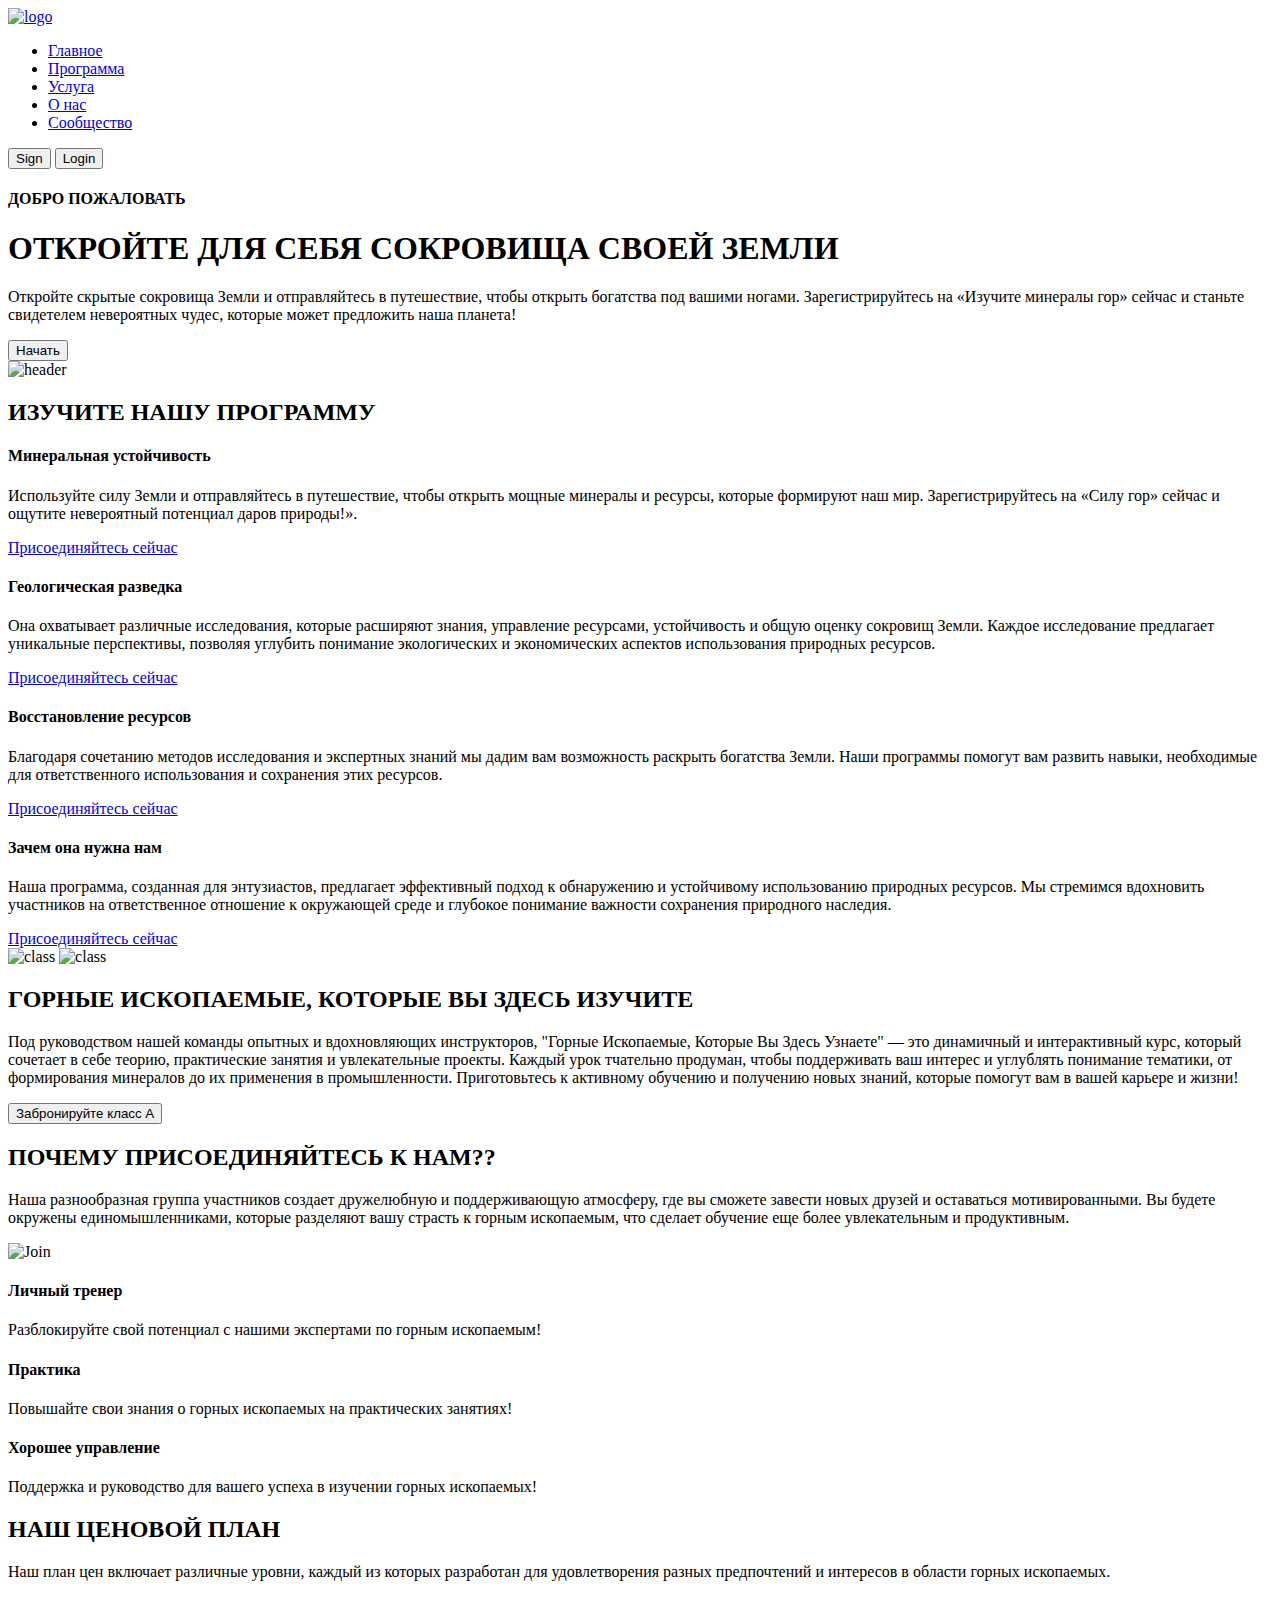
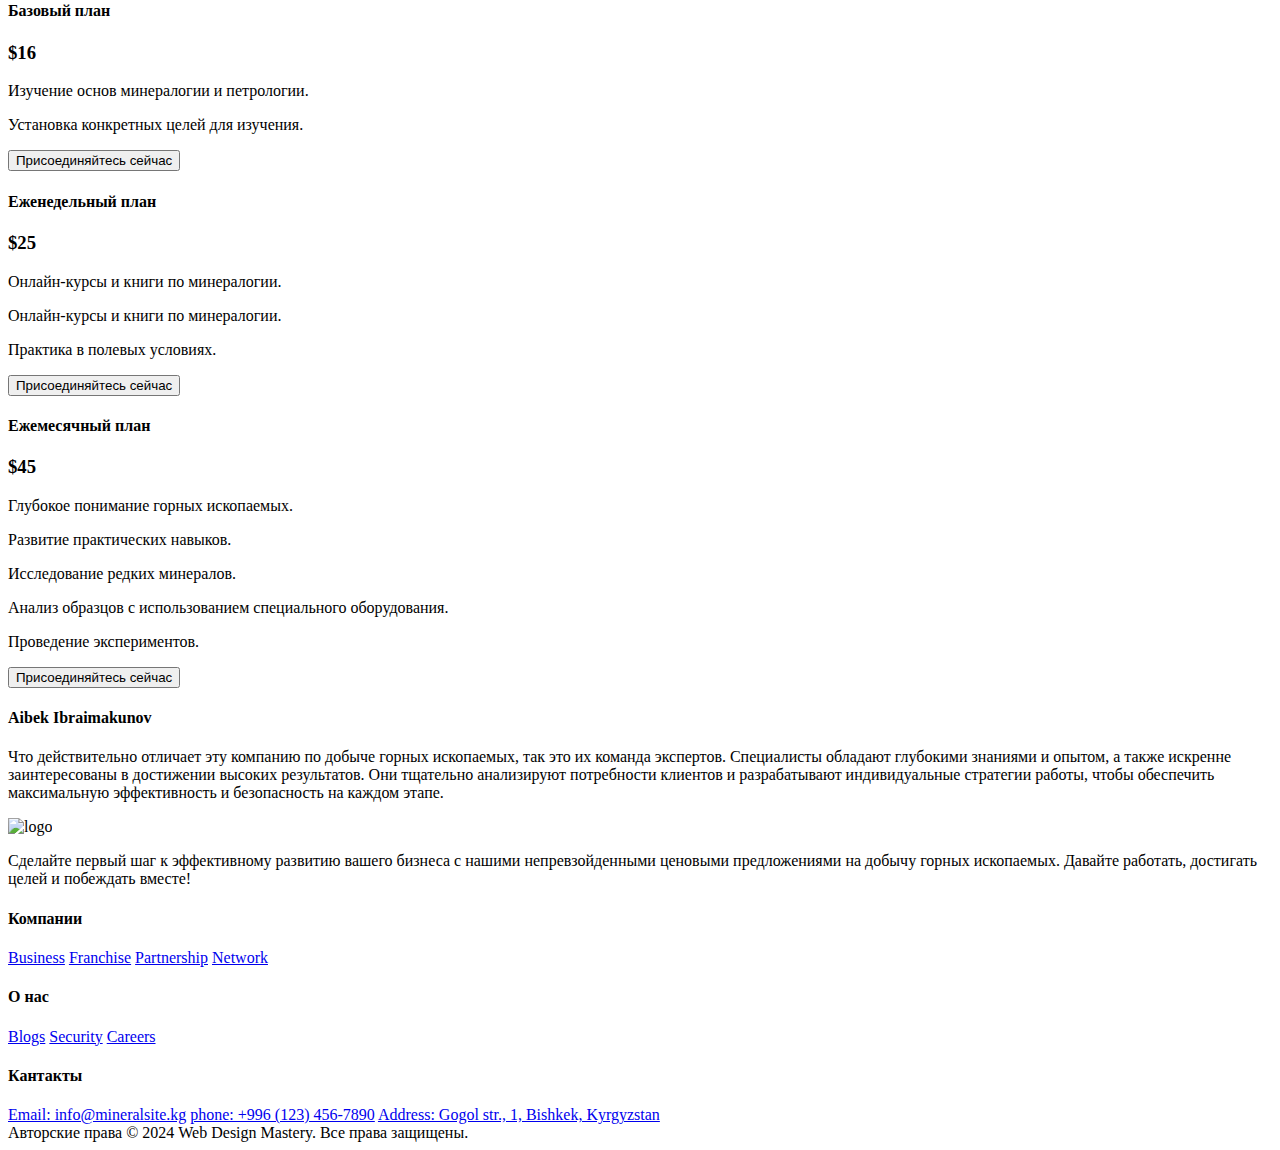
==== index.html @ 144ec309 "Update index.html" ====
<!DOCTYPE html>
<html lang="en">
  <head>
    <meta charset="UTF-8" />
    <meta name="viewport" content="width=device-width, initial-scale=1.0" />
    <link
      href="https://cdn.jsdelivr.net/npm/remixicon@3.4.0/fonts/remixicon.css"
      rel="stylesheet"
    />
    <link rel="stylesheet" href="styles.css" />
    <link rel='stylesheet' href='https://unpkg.com/boxicons@2.1.4/css/boxicons.min.css'>
    <title>Rock Fossils | Fossils</title>
  </head>
  <body>
    <nav id='parent-block' class="parent">
      <div class="nav__logo">
        <a href="#"><img src="logo.png" alt="logo" /></a>
      </div>
      <ul class="nav__links">
        <li class="link"><a href="#">Главное</a></li>
        <li class="link"><a href="#">Программа</a></li>
        <li class="link"><a href="#">Услуга</a></li>
        <li class="link"><a href="#">О нас</a></li>
        <li class="link"><a href="#">Сообщество</a></li>
      </ul>
      <button id="sign" class="btn">Sign</button>
      <button id="login" class="btn">Login</button>
      <div id="modal" class="modal-main">
        
      </div>

    </nav>
   
    <header class="section__container header__container">
      <div class="header__content">
        <span class="bg__blur"></span>
        <span class="bg__blur header__blur"></span>
        <h4>ДОБРО ПОЖАЛОВАТЬ</h4>
        <h1><span>ОТКРОЙТЕ</span> ДЛЯ СЕБЯ СОКРОВИЩА СВОЕЙ ЗЕМЛИ</h1>
        <p>
          Откройте скрытые сокровища Земли и отправляйтесь в путешествие, чтобы открыть богатства под вашими ногами. Зарегистрируйтесь на «Изучите минералы гор» сейчас и станьте свидетелем невероятных чудес, которые может предложить наша планета!
        </p>
        <button class="btn">Начать</button>
      </div>
      <div class="header__image">
        <img src="header.png" alt="header" />
      </div>
    </header>

    <section class="section__container explore__container">
      <div class="explore__header">
        <h2 class="section__header">ИЗУЧИТЕ НАШУ ПРОГРАММУ</h2>
      </div>
      <div class="explore__grid">
        <div class="explore__card">
          <span><i class="ri-boxing-fill"></i></span>
          <h4>Минеральная устойчивость</h4>
          <p>
            Используйте силу Земли и отправляйтесь в путешествие, чтобы открыть мощные минералы и ресурсы, которые формируют наш мир. Зарегистрируйтесь на «Силу гор» сейчас и ощутите невероятный потенциал даров природы!».
          </p>
          <a href="#">Присоединяйтесь сейчас  <i class="ri-arrow-right-line"></i></a>
        </div>
        <div class="explore__card">
          <span><i class="ri-heart-pulse-fill"></i></span>
          <h4>Геологическая разведка</h4>
          <p>
            Она охватывает различные исследования, которые расширяют знания, управление ресурсами, устойчивость и общую оценку сокровищ Земли. Каждое исследование предлагает уникальные перспективы, позволяя углубить понимание экологических и экономических аспектов использования природных ресурсов.
          </p>
          <a href="#">Присоединяйтесь сейчас <i class="ri-arrow-right-line"></i></a>
        </div>
        <div class="explore__card">
          <span><i class="ri-device-recover-line"></i></span>
          <h4>Восстановление ресурсов</h4>
          <p>
            Благодаря сочетанию методов исследования и экспертных знаний мы дадим вам возможность раскрыть богатства Земли. Наши программы помогут вам развить навыки, необходимые для ответственного использования и сохранения этих ресурсов.
          </p>
          <a href="#">Присоединяйтесь сейчас  <i class="ri-arrow-right-line"></i></a>
        </div>
        <div class="explore__card">
          <span><i class="ri-shopping-bag-3-line"></i></span>
          <h4>Зачем она нужна нам</h4>
          <p>
            Наша программа, созданная для энтузиастов, предлагает эффективный подход к обнаружению и устойчивому использованию природных ресурсов. Мы стремимся вдохновить участников на ответственное отношение к окружающей среде и глубокое понимание важности сохранения природного наследия.
          </p>
          <a href="#">Присоединяйтесь сейчас <i class="ri-arrow-right-line"></i></a>
        </div>
      </div>
    </section>

    <section class="section__container class__container">
      <div class="class__image">
        <span class="bg__blur"></span>
        <img src="class-1.jpg" alt="class" class="class__img-1" />
        <img src="class-2.jpg" alt="class" class="class__img-2" />
      </div>
      <div class="class__content">
        <h2 class="section__header">ГОРНЫЕ ИСКОПАЕМЫЕ, КОТОРЫЕ ВЫ ЗДЕСЬ ИЗУЧИТЕ</h2>
        <p>
          Под руководством нашей команды опытных и вдохновляющих инструкторов, "Горные Ископаемые, Которые Вы Здесь Узнаете" — это динамичный и интерактивный курс, который сочетает в себе теорию, практические занятия и увлекательные проекты. Каждый урок тчательно продуман, чтобы поддерживать ваш интерес и углублять понимание тематики, от формирования минералов до их применения в промышленности. Приготовьтесь к активному обучению и получению новых знаний, которые помогут вам в вашей карьере и жизни!
        </p>
        <button class="btn">Забронируйте класс A</button>
      </div>
    </section>

    <section class="section__container join__container">
      <h2 class="section__header">ПОЧЕМУ ПРИСОЕДИНЯЙТЕСЬ К НАМ??</h2>
      <p class="section__subheader">
        Наша  разнообразная группа участников создает дружелюбную и поддерживающую атмосферу, где вы сможете завести новых друзей и оставаться мотивированными. Вы будете окружены единомышленниками, которые разделяют вашу страсть к горным ископаемым, что сделает обучение еще более увлекательным и продуктивным.
      </p>
      <div class="join__image">
        <img src="join.jpg" alt="Join" />
        <div class="join__grid">
          <div class="join__card">
            <span><i class="ri-user-star-fill"></i></span>
            <div class="join__card__content">
              <h4>Личный тренер</h4>
              <p>Разблокируйте свой потенциал с нашими экспертами по горным ископаемым!</p>
            </div>
          </div>
          <div class="join__card">
            <span><i class="ri-book-3-line"></i></span>
            <div class="join__card__content">
              <h4>Практика</h4>
              <p>Повышайте свои знания о горных ископаемых на практических занятиях!</p>
            </div>
          </div>
          <div class="join__card">
            <span><i class="ri-building-2-line"></i></span>
            <div class="join__card__content">
              <h4>Хорошее управление</h4>
              <p>Поддержка и руководство для вашего успеха в изучении горных ископаемых!</p>
            </div>
          </div>
        </div>
      </div>
    </section>

    <section class="section__container price__container">
      <h2 class="section__header">НАШ ЦЕНОВОЙ ПЛАН</h2>
      <p class="section__subheader">
        Наш план цен включает различные уровни, каждый из которых разработан для удовлетворения разных предпочтений и интересов в области горных ископаемых.
      </p>
      <div class="price__grid">
        <div class="price__card">
          <div class="price__card__content">
            <h4>Базовый план</h4>
            <h3>$16</h3>
            <p>
              <i class="ri-checkbox-circle-line"></i>
              Изучение основ минералогии и петрологии.
            </p>
            <p>
              <i class="ri-checkbox-circle-line"></i>
              Установка конкретных целей для изучения.
            </p>
          </div>
          <button class="btn price__btn">Присоединяйтесь сейчас </button>
        </div>
        <div class="price__card">
          <div class="price__card__content">
            <h4>Еженедельный план</h4>
            <h3>$25</h3>
            <p>
              <i class="ri-checkbox-circle-line"></i>
              Онлайн-курсы и книги по минералогии.

            </p>
            <p>
              <i class="ri-checkbox-circle-line"></i>
              Онлайн-курсы и книги по минералогии.

            </p>
            <p>
              <i class="ri-checkbox-circle-line"></i>
              Практика в полевых условиях.
            </p>
          </div>
          <button class="btn price__btn">Присоединяйтесь сейчас </button>
        </div>
        <div class="price__card">
          <div class="price__card__content">
            <h4>Ежемесячный план</h4>
            <h3>$45</h3>
            <p>
              <i class="ri-checkbox-circle-line"></i>
              Глубокое понимание горных ископаемых.
            </p>
            <p>
              <i class="ri-checkbox-circle-line"></i>
              Развитие практических навыков.
            </p>
            <p>
              <i class="ri-checkbox-circle-line"></i>
              Исследование редких минералов.
            </p>
            <p>
              <i class="ri-checkbox-circle-line"></i>
              Анализ образцов с использованием специального оборудования.
            </p>
            <p>
              <i class="ri-checkbox-circle-line"></i>
              Проведение экспериментов.
            </p>
          </div>
          <button class="btn price__btn">Присоединяйтесь сейчас </button>
        </div>
      </div>
    </section>

    <section class="review">
      <div class="section__container review__container">
        <span><i class="ri-double-quotes-r"></i></span>
        <div class="review__content">
          <h4>Aibek Ibraimakunov</h4>
          <p>
            Что действительно отличает эту компанию по добыче горных ископаемых, так это их команда экспертов. Специалисты обладают глубокими знаниями и опытом, а также искренне заинтересованы в достижении высоких результатов. Они тщательно анализируют потребности клиентов и разрабатывают индивидуальные стратегии работы, чтобы обеспечить максимальную эффективность и безопасность на каждом этапе.
          </p>
          <div class="review__rating">
            <span><i class="ri-star-fill"></i></span>
            <span><i class="ri-star-fill"></i></span>
            <span><i class="ri-star-fill"></i></span>
            <span><i class="ri-star-fill"></i></span>
            <span><i class="ri-star-half-fill"></i></span>
          </div>
          </div>
        </div>
      </div>
    </section>

    <footer class="section__container footer__container">
      <span class="bg__blur"></span>
      <span class="bg__blur footer__blur"></span>
      <div class="footer__col">
        <div class="footer__logo"><img src="logo.png" alt="logo" /></div>
        <p>
          Сделайте первый шаг к эффективному развитию вашего бизнеса с нашими непревзойденными ценовыми предложениями на добычу горных ископаемых. Давайте работать, достигать целей и побеждать вместе!
        </p>
        <div class="footer__socials">
          <a href="#"><i class="ri-facebook-fill"></i></a>
          <a href="#"><i class="ri-instagram-line"></i></a>
          <a href="#"><i class="ri-twitter-fill"></i></a>
        </div>
      </div>
      <div class="footer__col">
        <h4>Компании</h4>
        <a href="#">Business</a>
        <a href="#">Franchise</a>
        <a href="#">Partnership</a>
        <a href="#">Network</a>
      </div>
      <div class="footer__col">
        <h4>О нас</h4>
        <a href="#">Blogs</a>
        <a href="#">Security</a>
        <a href="#">Careers</a>
      </div>
      <div class="footer__col">
        <h4>Кантакты</h4>
        <a href="#">Email: info@mineralsite.kg</a>
        <a href="#">phone: +996 (123) 456-7890</a>
        <a href="#">Address: Gogol str., 1, Bishkek, Kyrgyzstan</a>
        <div>
      </div>
    </footer>
    <div class="footer__bar">
      Авторские права © 2024 Web Design Mastery. Все права защищены.
    </div>
    <script src="./script.js"></script>
  </body>
</html>
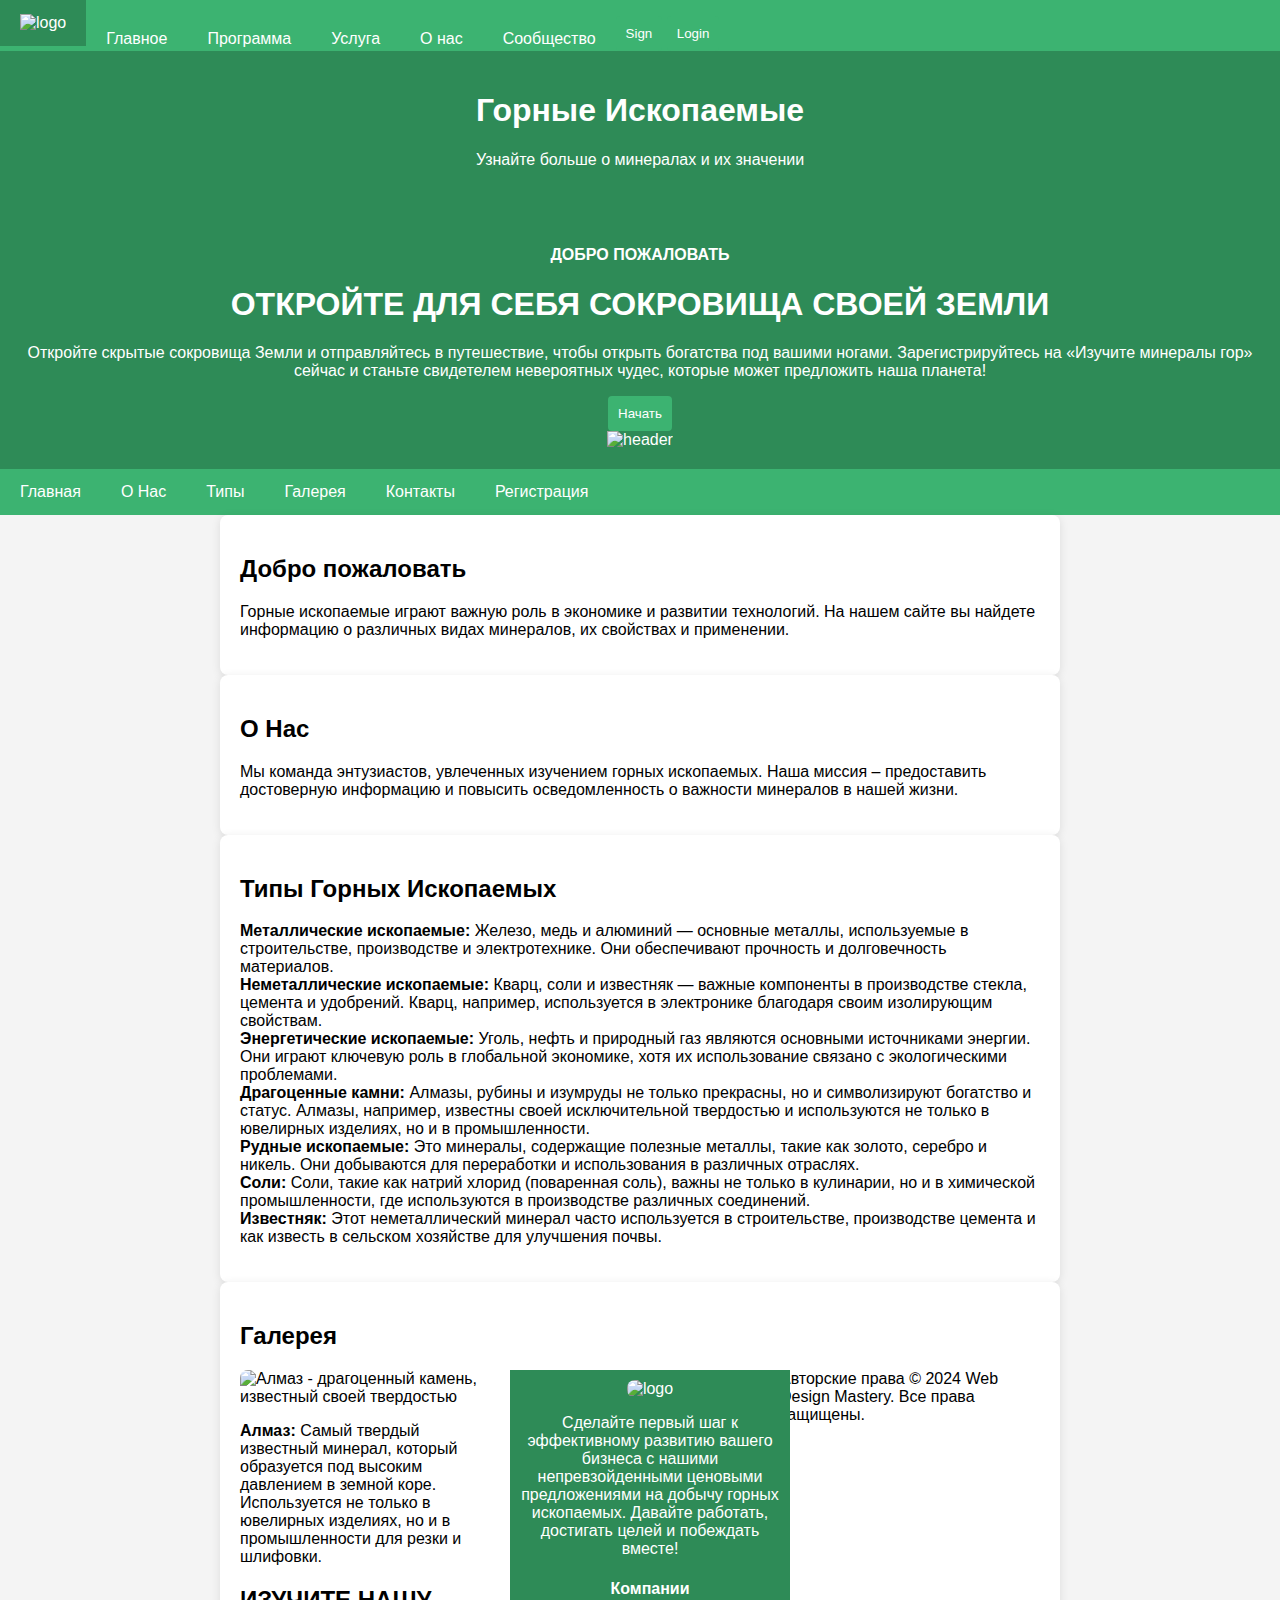
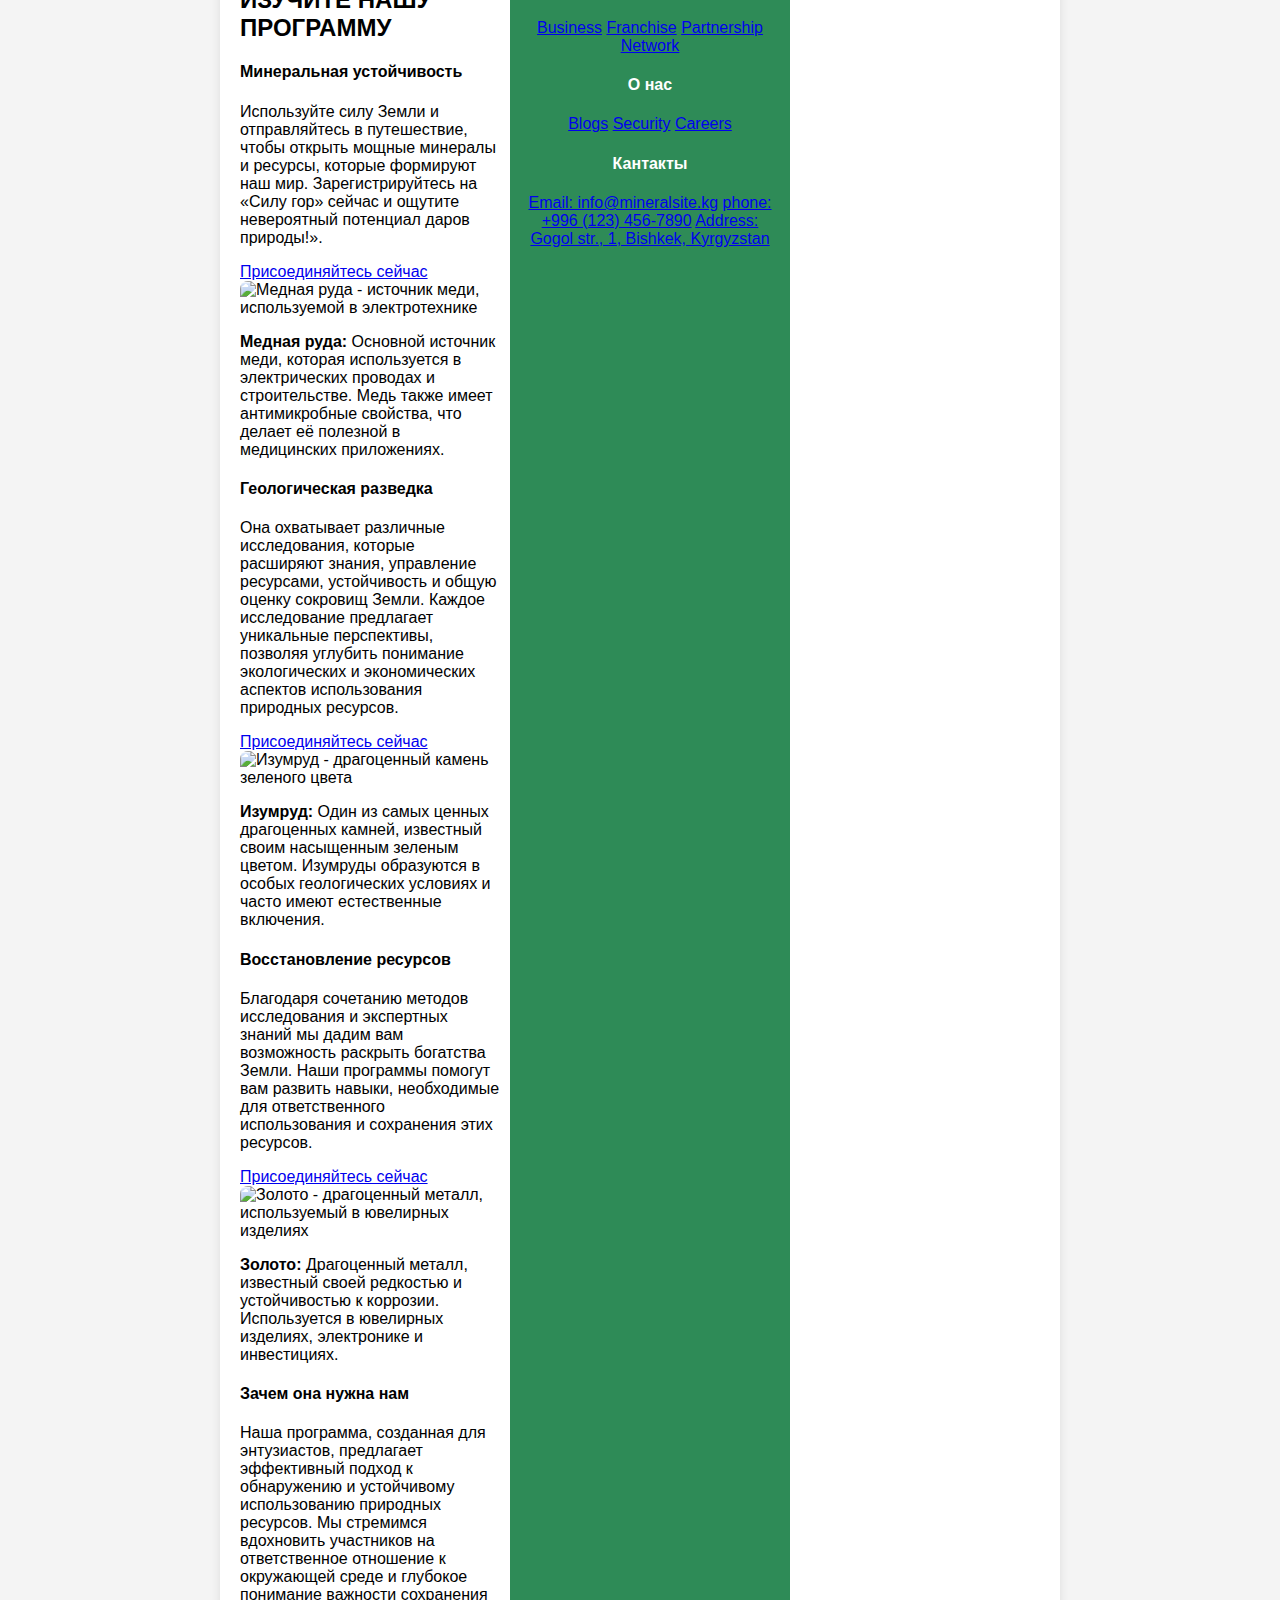
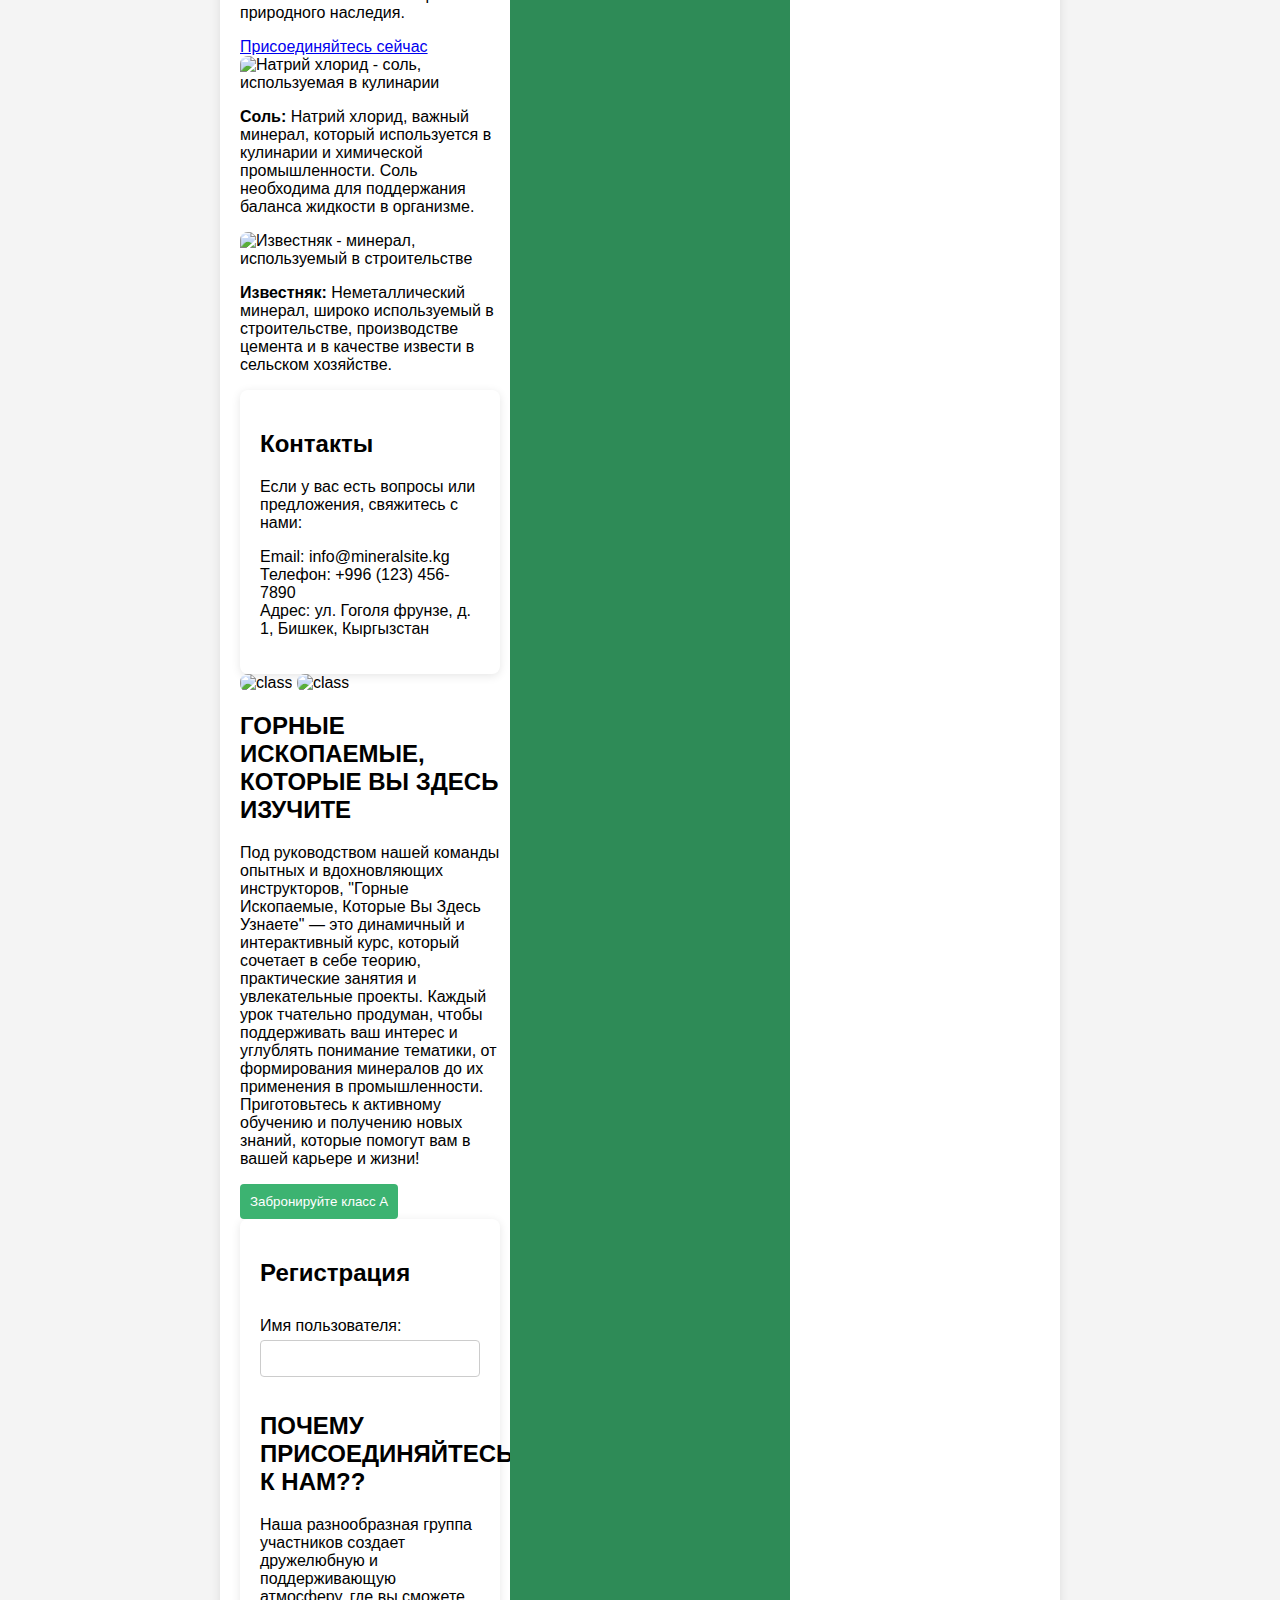
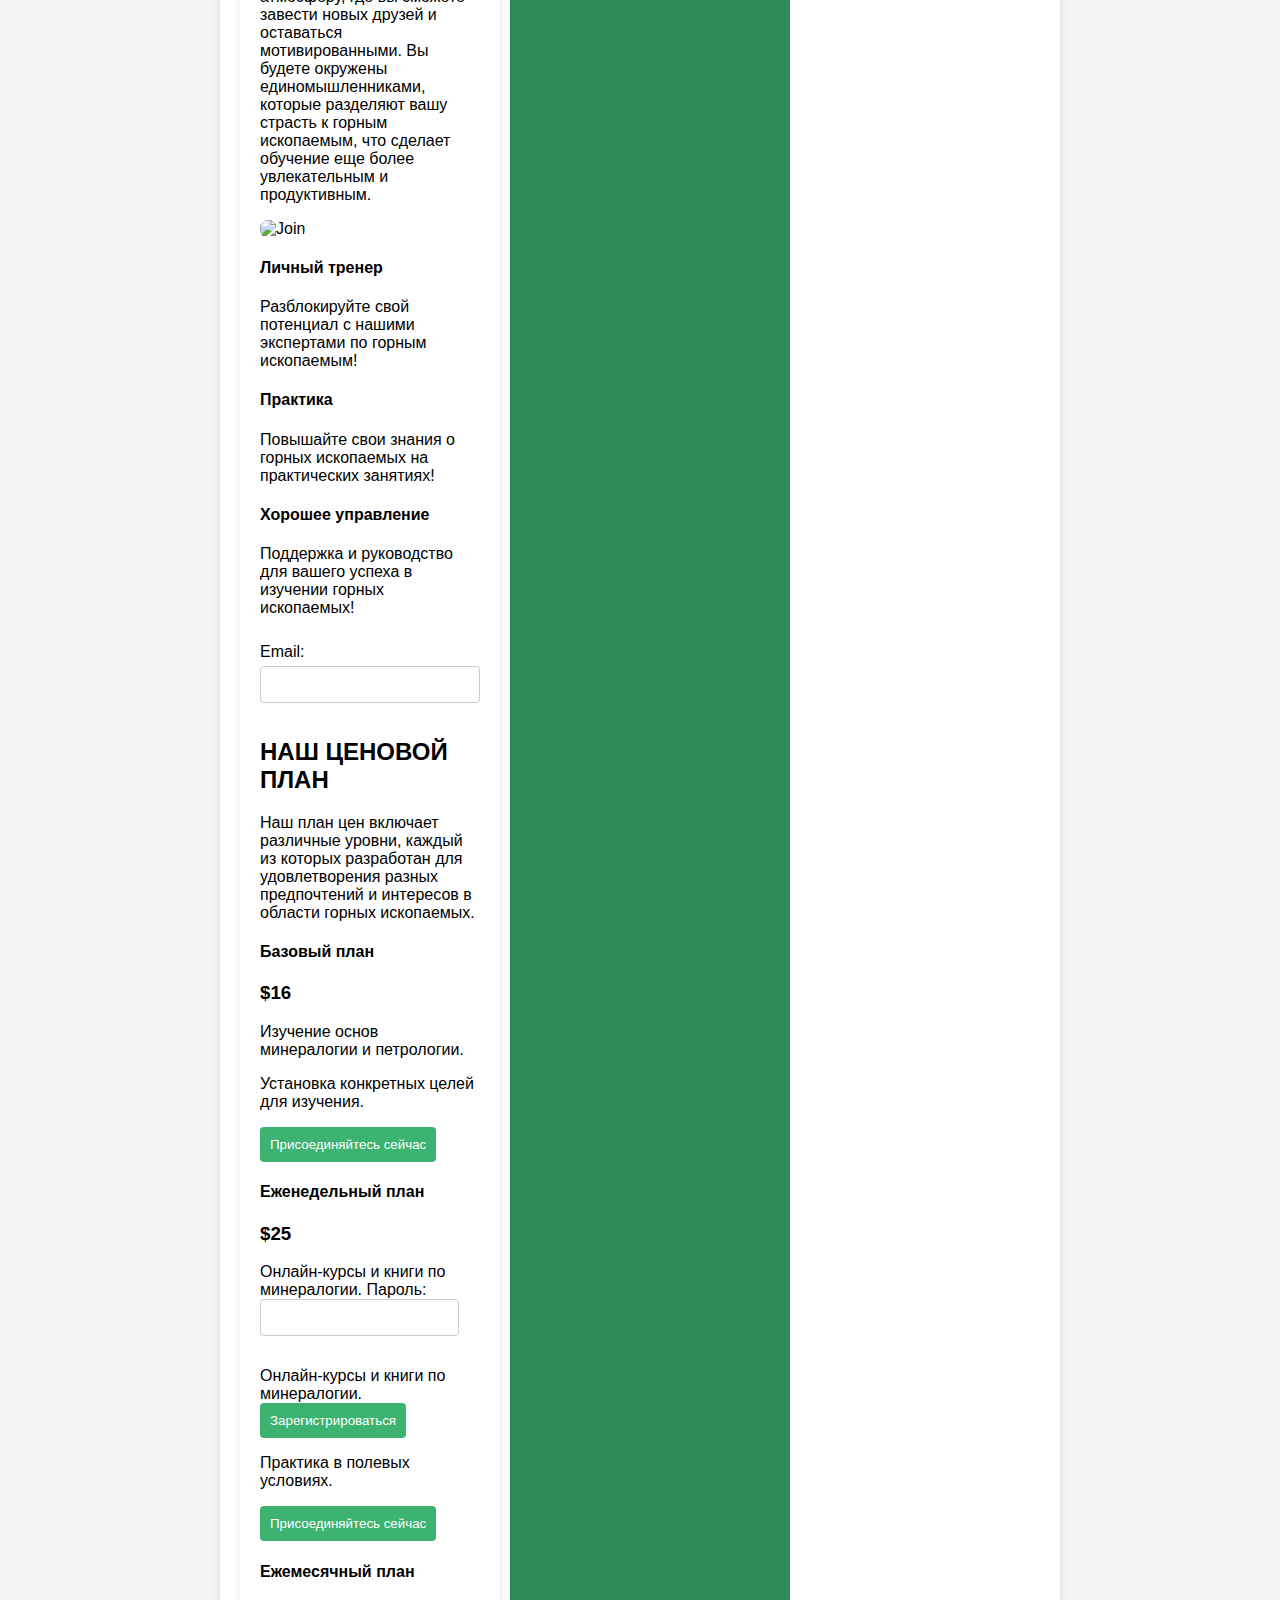
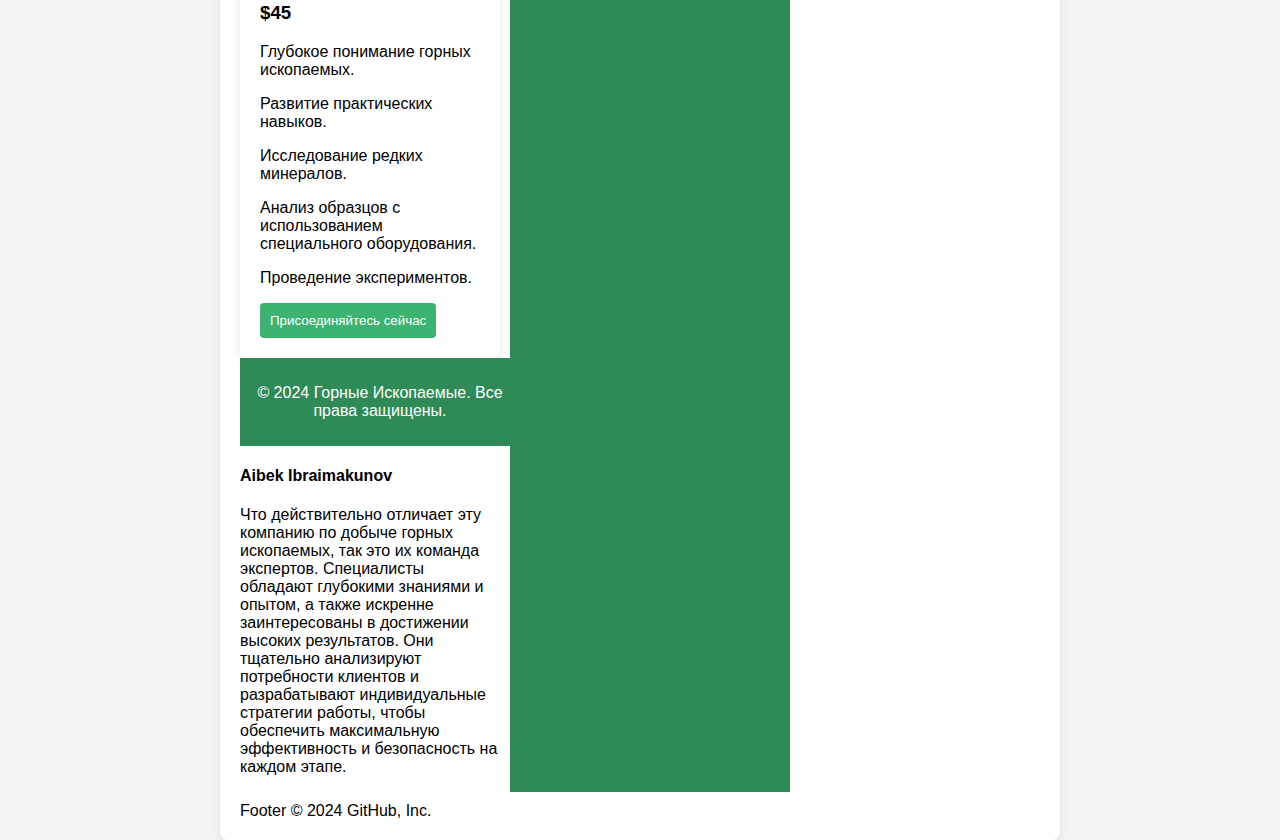
==== commit 402e71dd: "index.html" ====
--- a/index.html
+++ b/index.html
@@ -1,4 +1,98 @@
 <!DOCTYPE html>
+<html lang="ru">
+<head>
+    <meta charset="UTF-8">
+    <meta name="viewport" content="width=device-width, initial-scale=1.0">
+    <title>Горные Ископаемые</title>
+    <meta name="description" content="Изучите горные ископаемые, их виды, свойства и значение в нашей жизни.">
+    <style>
+        body {
+            font-family: Arial, sans-serif;
+            margin: 0;
+            padding: 0;
+            background-color: #f4f4f4;
+        }
+        header {
+            background-color: #2E8B57;
+            color: white;
+            padding: 20px;
+            text-align: center;
+        }
+        nav {
+            background-color: #3CB371;
+            overflow: hidden;
+        }
+        nav a {
+            float: left;
+            display: block;
+            color: white;
+            text-align: center;
+            padding: 14px 20px;
+            text-decoration: none;
+        }
+        nav a:hover {
+            background-color: #2E8B57;
+        }
+        .container {
+            padding: 20px;
+            max-width: 800px;
+            margin: auto;
+            background: white;
+            border-radius: 8px;
+            box-shadow: 0 2px 10px rgba(0,0,0,0.1);
+        }
+        footer {
+            background-color: #2E8B57;
+            color: white;
+            text-align: center;
+            padding: 10px;
+            position: relative;
+            bottom: 0;
+            width: 100%;
+        }
+        .gallery img {
+            width: 100%;
+            height: auto;
+            border-radius: 8px;
+        }
+        .gallery {
+            display: grid;
+            grid-template-columns: repeat(auto-fit, minmax(200px, 1fr));
+            gap: 10px;
+        }
+        form {
+            display: flex;
+            flex-direction: column;
+            max-width: 400px;
+            margin: auto;
+        }
+        label {
+            margin: 10px 0 5px;
+        }
+        input {
+            padding: 10px;
+            margin-bottom: 15px;
+            border: 1px solid #ccc;
+            border-radius: 4px;
+        }
+        button {
+            padding: 10px;
+            background-color: #3CB371;
+            color: white;
+            border: none;
+            border-radius: 4px;
+            cursor: pointer;
+        }
+        button:hover {
+            background-color: #2E8B57;
+        }
+        ul {
+            list-style-type: none;
+            padding: 0;
+        }
+    </style>
+</head>
+<body>
 <html lang="en">
   <head>
     <meta charset="UTF-8" />
@@ -26,11 +120,15 @@
       <button id="sign" class="btn">Sign</button>
       <button id="login" class="btn">Login</button>
       <div id="modal" class="modal-main">
-        
-      </div>
-
+
+      </div>
+
+<header>
+    <h1>Горные Ископаемые</h1>
+    <p>Узнайте больше о минералах и их значении</p>
+</header>
     </nav>
-   
+
     <header class="section__container header__container">
       <div class="header__content">
         <span class="bg__blur"></span>
@@ -47,6 +145,65 @@
       </div>
     </header>
 
+<nav>
+    <a href="#home">Главная</a>
+    <a href="#about">О Нас</a>
+    <a href="#types">Типы</a>
+    <a href="#gallery">Галерея</a>
+    <a href="#contact">Контакты</a>
+    <a href="#registration">Регистрация</a>
+</nav>
+
+<div class="container" id="home">
+    <h2>Добро пожаловать</h2>
+    <p>Горные ископаемые играют важную роль в экономике и развитии технологий. На нашем сайте вы найдете информацию о различных видах минералов, их свойствах и применении.</p>
+</div>
+
+<div class="container" id="about">
+    <h2>О Нас</h2>
+    <p>Мы команда энтузиастов, увлеченных изучением горных ископаемых. Наша миссия – предоставить достоверную информацию и повысить осведомленность о важности минералов в нашей жизни.</p>
+</div>
+
+<div class="container" id="types">
+    <h2>Типы Горных Ископаемых</h2>
+    <ul>
+        <li>
+            <strong>Металлические ископаемые:</strong>
+            Железо, медь и алюминий — основные металлы, используемые в строительстве, производстве и электротехнике. Они обеспечивают прочность и долговечность материалов.
+        </li>
+        <li>
+            <strong>Неметаллические ископаемые:</strong>
+            Кварц, соли и известняк — важные компоненты в производстве стекла, цемента и удобрений. Кварц, например, используется в электронике благодаря своим изолирующим свойствам.
+        </li>
+        <li>
+            <strong>Энергетические ископаемые:</strong>
+            Уголь, нефть и природный газ являются основными источниками энергии. Они играют ключевую роль в глобальной экономике, хотя их использование связано с экологическими проблемами.
+        </li>
+        <li>
+            <strong>Драгоценные камни:</strong>
+            Алмазы, рубины и изумруды не только прекрасны, но и символизируют богатство и статус. Алмазы, например, известны своей исключительной твердостью и используются не только в ювелирных изделиях, но и в промышленности.
+        </li>
+        <li>
+            <strong>Рудные ископаемые:</strong>
+            Это минералы, содержащие полезные металлы, такие как золото, серебро и никель. Они добываются для переработки и использования в различных отраслях.
+        </li>
+        <li>
+            <strong>Соли:</strong>
+            Соли, такие как натрий хлорид (поваренная соль), важны не только в кулинарии, но и в химической промышленности, где используются в производстве различных соединений.
+        </li>
+        <li>
+            <strong>Известняк:</strong>
+            Этот неметаллический минерал часто используется в строительстве, производстве цемента и как известь в сельском хозяйстве для улучшения почвы.
+        </li>
+    </ul>
+</div>
+
+<div class="container" id="gallery">
+    <h2>Галерея</h2>
+    <div class="gallery">
+        <div>
+            <img src="https://example.com/image1.jpg" alt="Алмаз - драгоценный камень, известный своей твердостью">
+            <p><strong>Алмаз:</strong> Самый твердый известный минерал, который образуется под высоким давлением в земной коре. Используется не только в ювелирных изделиях, но и в промышленности для резки и шлифовки.</p>
     <section class="section__container explore__container">
       <div class="explore__header">
         <h2 class="section__header">ИЗУЧИТЕ НАШУ ПРОГРАММУ</h2>
@@ -60,6 +217,9 @@
           </p>
           <a href="#">Присоединяйтесь сейчас  <i class="ri-arrow-right-line"></i></a>
         </div>
+        <div>
+            <img src="https://example.com/image2.jpg" alt="Медная руда - источник меди, используемой в электротехнике">
+            <p><strong>Медная руда:</strong> Основной источник меди, которая используется в электрических проводах и строительстве. Медь также имеет антимикробные свойства, что делает её полезной в медицинских приложениях.</p>
         <div class="explore__card">
           <span><i class="ri-heart-pulse-fill"></i></span>
           <h4>Геологическая разведка</h4>
@@ -68,6 +228,9 @@
           </p>
           <a href="#">Присоединяйтесь сейчас <i class="ri-arrow-right-line"></i></a>
         </div>
+        <div>
+            <img src="https://example.com/image3.jpg" alt="Изумруд - драгоценный камень зеленого цвета">
+            <p><strong>Изумруд:</strong> Один из самых ценных драгоценных камней, известный своим насыщенным зеленым цветом. Изумруды образуются в особых геологических условиях и часто имеют естественные включения.</p>
         <div class="explore__card">
           <span><i class="ri-device-recover-line"></i></span>
           <h4>Восстановление ресурсов</h4>
@@ -76,6 +239,9 @@
           </p>
           <a href="#">Присоединяйтесь сейчас  <i class="ri-arrow-right-line"></i></a>
         </div>
+        <div>
+            <img src="https://example.com/image4.jpg" alt="Золото - драгоценный металл, используемый в ювелирных изделиях">
+            <p><strong>Золото:</strong> Драгоценный металл, известный своей редкостью и устойчивостью к коррозии. Используется в ювелирных изделиях, электронике и инвестициях.</p>
         <div class="explore__card">
           <span><i class="ri-shopping-bag-3-line"></i></span>
           <h4>Зачем она нужна нам</h4>
@@ -84,9 +250,28 @@
           </p>
           <a href="#">Присоединяйтесь сейчас <i class="ri-arrow-right-line"></i></a>
         </div>
+        <div>
+            <img src="https://example.com/image5.jpg" alt="Натрий хлорид - соль, используемая в кулинарии">
+            <p><strong>Соль:</strong> Натрий хлорид, важный минерал, который используется в кулинарии и химической промышленности. Соль необходима для поддержания баланса жидкости в организме.</p>
+        </div>
+        <div>
+            <img src="https://example.com/image6.jpg" alt="Известняк - минерал, используемый в строительстве">
+            <p><strong>Известняк:</strong> Неметаллический минерал, широко используемый в строительстве, производстве цемента и в качестве извести в сельском хозяйстве.</p>
+        </div>
+    </div>
+</div>
       </div>
     </section>
 
+<div class="container" id="contact">
+    <h2>Контакты</h2>
+    <p>Если у вас есть вопросы или предложения, свяжитесь с нами:</p>
+    <ul>
+        <li>Email: info@mineralsite.kg</li>
+        <li>Телефон: +996 (123) 456-7890</li>
+        <li>Адрес: ул. Гоголя фрунзе, д. 1, Бишкек, Кыргызстан</li>
+    </ul>
+</div>
     <section class="section__container class__container">
       <div class="class__image">
         <span class="bg__blur"></span>
@@ -102,6 +287,11 @@
       </div>
     </section>
 
+<div class="container" id="registration">
+    <h2>Регистрация</h2>
+    <form action="/register" method="POST">
+        <label for="username">Имя пользователя:</label>
+        <input type="text" id="username" name="username" required>
     <section class="section__container join__container">
       <h2 class="section__header">ПОЧЕМУ ПРИСОЕДИНЯЙТЕСЬ К НАМ??</h2>
       <p class="section__subheader">
@@ -135,6 +325,8 @@
       </div>
     </section>
 
+        <label for="email">Email:</label>
+        <input type="email" id="email" name="email" required>
     <section class="section__container price__container">
       <h2 class="section__header">НАШ ЦЕНОВОЙ ПЛАН</h2>
       <p class="section__subheader">
@@ -164,11 +356,16 @@
               <i class="ri-checkbox-circle-line"></i>
               Онлайн-курсы и книги по минералогии.
 
+        <label for="password">Пароль:</label>
+        <input type="password" id="password" name="password" required>
             </p>
             <p>
               <i class="ri-checkbox-circle-line"></i>
               Онлайн-курсы и книги по минералогии.
 
+        <button type="submit">Зарегистрироваться</button>
+    </form>
+</div>
             </p>
             <p>
               <i class="ri-checkbox-circle-line"></i>
@@ -207,6 +404,9 @@
       </div>
     </section>
 
+<footer>
+    <p>&copy; 2024 Горные Ископаемые. Все права защищены.</p>
+</footer>
     <section class="review">
       <div class="section__container review__container">
         <span><i class="ri-double-quotes-r"></i></span>
@@ -227,6 +427,8 @@
       </div>
     </section>
 
+</body>
+</html>
     <footer class="section__container footer__container">
       <span class="bg__blur"></span>
       <span class="bg__blur footer__blur"></span>
@@ -268,3 +470,5 @@
     <script src="./script.js"></script>
   </body>
 </html>
+Footer
+© 2024 GitHub, Inc.
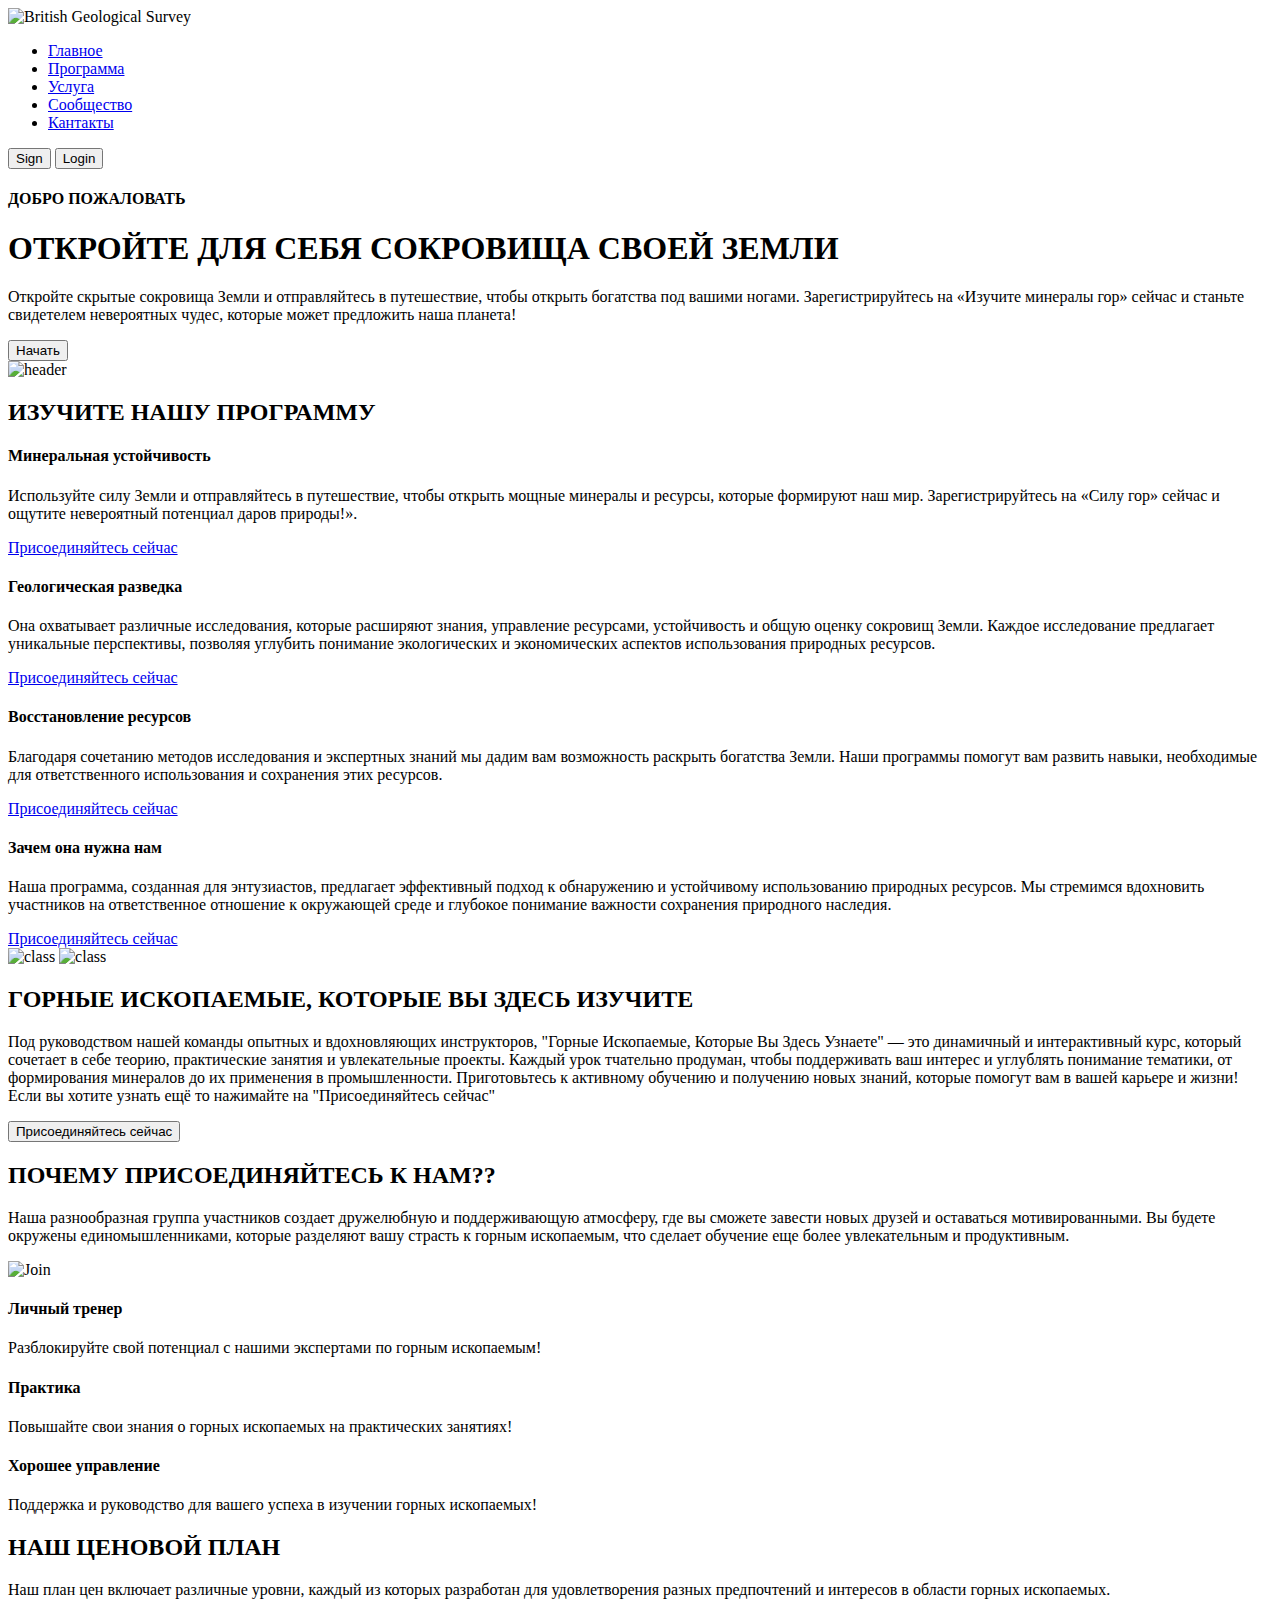
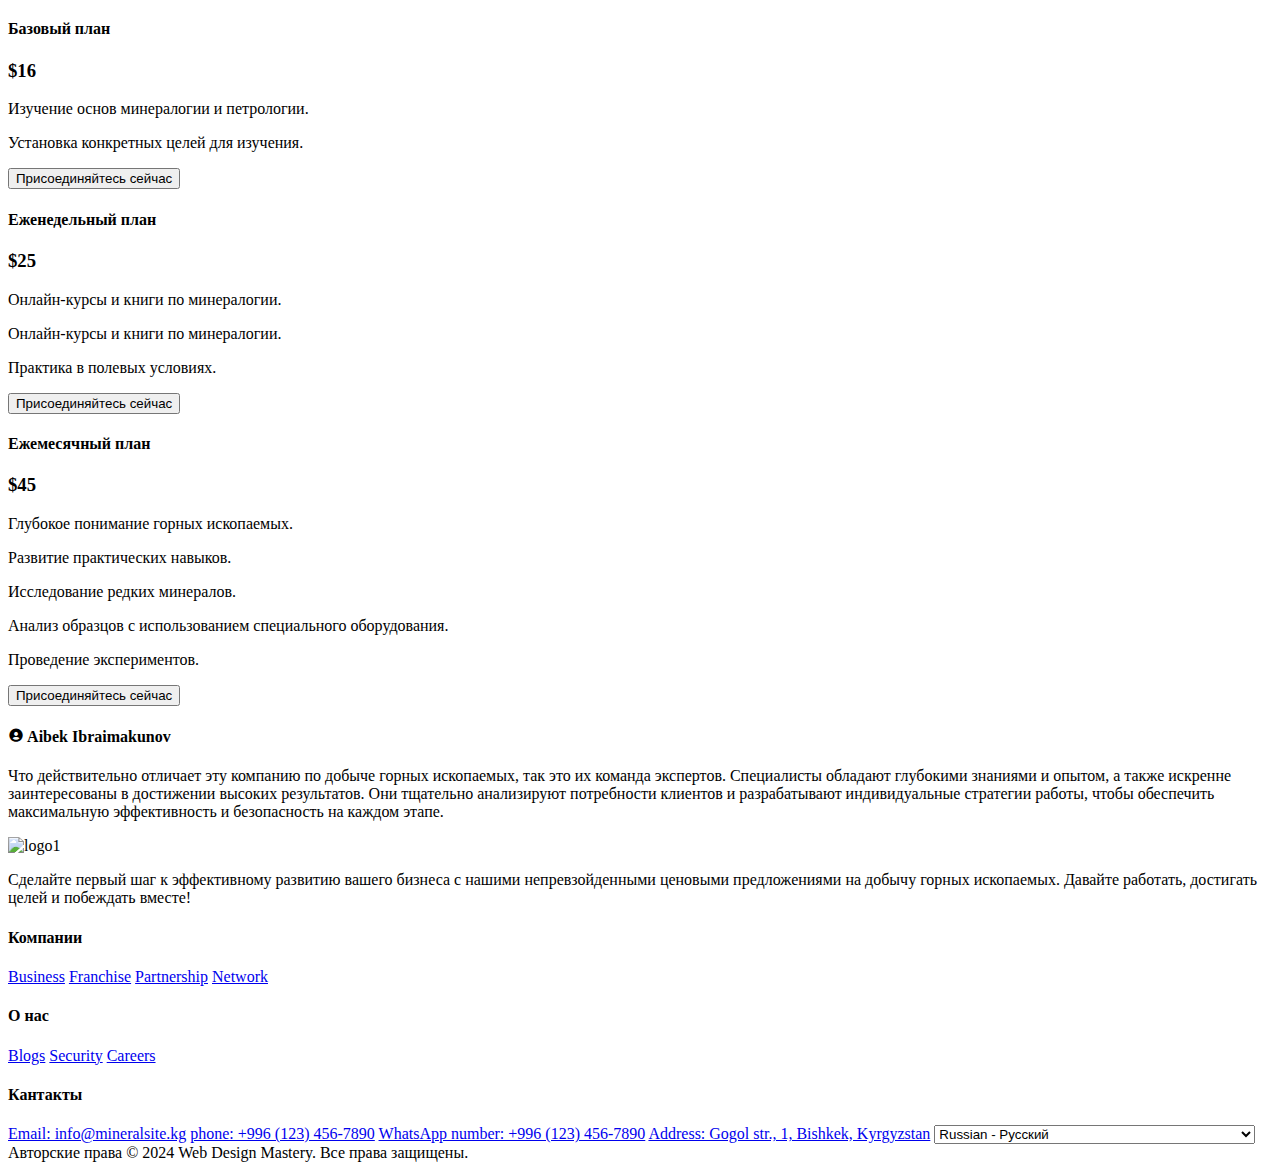
==== commit 1a436d8d: "Update index.html" ====
--- a/index.html
+++ b/index.html
@@ -1,135 +1,37 @@
 <!DOCTYPE html>
-<html lang="ru">
-<head>
-    <meta charset="UTF-8">
-    <meta name="viewport" content="width=device-width, initial-scale=1.0">
-    <title>Горные Ископаемые</title>
-    <meta name="description" content="Изучите горные ископаемые, их виды, свойства и значение в нашей жизни.">
-    <style>
-        body {
-            font-family: Arial, sans-serif;
-            margin: 0;
-            padding: 0;
-            background-color: #f4f4f4;
-        }
-        header {
-            background-color: #2E8B57;
-            color: white;
-            padding: 20px;
-            text-align: center;
-        }
-        nav {
-            background-color: #3CB371;
-            overflow: hidden;
-        }
-        nav a {
-            float: left;
-            display: block;
-            color: white;
-            text-align: center;
-            padding: 14px 20px;
-            text-decoration: none;
-        }
-        nav a:hover {
-            background-color: #2E8B57;
-        }
-        .container {
-            padding: 20px;
-            max-width: 800px;
-            margin: auto;
-            background: white;
-            border-radius: 8px;
-            box-shadow: 0 2px 10px rgba(0,0,0,0.1);
-        }
-        footer {
-            background-color: #2E8B57;
-            color: white;
-            text-align: center;
-            padding: 10px;
-            position: relative;
-            bottom: 0;
-            width: 100%;
-        }
-        .gallery img {
-            width: 100%;
-            height: auto;
-            border-radius: 8px;
-        }
-        .gallery {
-            display: grid;
-            grid-template-columns: repeat(auto-fit, minmax(200px, 1fr));
-            gap: 10px;
-        }
-        form {
-            display: flex;
-            flex-direction: column;
-            max-width: 400px;
-            margin: auto;
-        }
-        label {
-            margin: 10px 0 5px;
-        }
-        input {
-            padding: 10px;
-            margin-bottom: 15px;
-            border: 1px solid #ccc;
-            border-radius: 4px;
-        }
-        button {
-            padding: 10px;
-            background-color: #3CB371;
-            color: white;
-            border: none;
-            border-radius: 4px;
-            cursor: pointer;
-        }
-        button:hover {
-            background-color: #2E8B57;
-        }
-        ul {
-            list-style-type: none;
-            padding: 0;
-        }
-    </style>
-</head>
-<body>
-<html lang="en">
+<html lang="en-US">
   <head>
     <meta charset="UTF-8" />
     <meta name="viewport" content="width=device-width, initial-scale=1.0" />
-    <link
-      href="https://cdn.jsdelivr.net/npm/remixicon@3.4.0/fonts/remixicon.css"
-      rel="stylesheet"
-    />
+    <link href="https://cdn.jsdelivr.net/npm/remixicon@3.4.0/fonts/remixicon.css" rel="stylesheet" />
     <link rel="stylesheet" href="styles.css" />
     <link rel='stylesheet' href='https://unpkg.com/boxicons@2.1.4/css/boxicons.min.css'>
-    <title>Rock Fossils | Fossils</title>
+    <style>
+        /* Добавляем плавную прокрутку */
+        html {
+          scroll-behavior: smooth;
+        }
+      </style>
+    <title>Welcome to BGS - British Geological Survey</title>
   </head>
   <body>
-    <nav id='parent-block' class="parent">
+    <nav id="parent-block" class="parent">
       <div class="nav__logo">
-        <a href="#"><img src="logo.png" alt="logo" /></a>
+        <img src="https://www.bgs.ac.uk/wp-content/uploads/2020/03/BGS-logo-large.png" class="logo-initial" alt="British Geological Survey" decoding="async" loading="lazy" style="display: inline;">
       </div>
       <ul class="nav__links">
-        <li class="link"><a href="#">Главное</a></li>
-        <li class="link"><a href="#">Программа</a></li>
-        <li class="link"><a href="#">Услуга</a></li>
-        <li class="link"><a href="#">О нас</a></li>
-        <li class="link"><a href="#">Сообщество</a></li>
+        <li class="link"><a href="#header">Главное</a></li>
+        <li class="link"><a href="#Программа">Программа</a></li>
+        <li class="link"><a href="#Услуга">Услуга</a></li>
+        <li class="link"><a href="#Сообщество">Сообщество</a></li>
+        <li class="link"><a href="#Кантакты">Кантакты</a></li>
       </ul>
       <button id="sign" class="btn">Sign</button>
       <button id="login" class="btn">Login</button>
       <div id="modal" class="modal-main">
-
-      </div>
-
-<header>
-    <h1>Горные Ископаемые</h1>
-    <p>Узнайте больше о минералах и их значении</p>
-</header>
     </nav>
-
-    <header class="section__container header__container">
+    
+    <header id="header" class="section__container header__container">
       <div class="header__content">
         <span class="bg__blur"></span>
         <span class="bg__blur header__blur"></span>
@@ -138,337 +40,307 @@
         <p>
           Откройте скрытые сокровища Земли и отправляйтесь в путешествие, чтобы открыть богатства под вашими ногами. Зарегистрируйтесь на «Изучите минералы гор» сейчас и станьте свидетелем невероятных чудес, которые может предложить наша планета!
         </p>
-        <button class="btn">Начать</button>
+        <button class="btn" onclick="openVideo()">Начать</button>
       </div>
+
+      <script>
+        function openVideo() {
+            window.open("https://www.youtube.com/watch?v=lNCj9z-f9b4=1", "_blank");
+        }
+    </script>
+
       <div class="header__image">
         <img src="header.png" alt="header" />
       </div>
     </header>
 
-<nav>
-    <a href="#home">Главная</a>
-    <a href="#about">О Нас</a>
-    <a href="#types">Типы</a>
-    <a href="#gallery">Галерея</a>
-    <a href="#contact">Контакты</a>
-    <a href="#registration">Регистрация</a>
-</nav>
-
-<div class="container" id="home">
-    <h2>Добро пожаловать</h2>
-    <p>Горные ископаемые играют важную роль в экономике и развитии технологий. На нашем сайте вы найдете информацию о различных видах минералов, их свойствах и применении.</p>
-</div>
-
-<div class="container" id="about">
-    <h2>О Нас</h2>
-    <p>Мы команда энтузиастов, увлеченных изучением горных ископаемых. Наша миссия – предоставить достоверную информацию и повысить осведомленность о важности минералов в нашей жизни.</p>
-</div>
-
-<div class="container" id="types">
-    <h2>Типы Горных Ископаемых</h2>
-    <ul>
-        <li>
-            <strong>Металлические ископаемые:</strong>
-            Железо, медь и алюминий — основные металлы, используемые в строительстве, производстве и электротехнике. Они обеспечивают прочность и долговечность материалов.
-        </li>
-        <li>
-            <strong>Неметаллические ископаемые:</strong>
-            Кварц, соли и известняк — важные компоненты в производстве стекла, цемента и удобрений. Кварц, например, используется в электронике благодаря своим изолирующим свойствам.
-        </li>
-        <li>
-            <strong>Энергетические ископаемые:</strong>
-            Уголь, нефть и природный газ являются основными источниками энергии. Они играют ключевую роль в глобальной экономике, хотя их использование связано с экологическими проблемами.
-        </li>
-        <li>
-            <strong>Драгоценные камни:</strong>
-            Алмазы, рубины и изумруды не только прекрасны, но и символизируют богатство и статус. Алмазы, например, известны своей исключительной твердостью и используются не только в ювелирных изделиях, но и в промышленности.
-        </li>
-        <li>
-            <strong>Рудные ископаемые:</strong>
-            Это минералы, содержащие полезные металлы, такие как золото, серебро и никель. Они добываются для переработки и использования в различных отраслях.
-        </li>
-        <li>
-            <strong>Соли:</strong>
-            Соли, такие как натрий хлорид (поваренная соль), важны не только в кулинарии, но и в химической промышленности, где используются в производстве различных соединений.
-        </li>
-        <li>
-            <strong>Известняк:</strong>
-            Этот неметаллический минерал часто используется в строительстве, производстве цемента и как известь в сельском хозяйстве для улучшения почвы.
-        </li>
-    </ul>
-</div>
-
-<div class="container" id="gallery">
-    <h2>Галерея</h2>
-    <div class="gallery">
-        <div>
-            <img src="https://example.com/image1.jpg" alt="Алмаз - драгоценный камень, известный своей твердостью">
-            <p><strong>Алмаз:</strong> Самый твердый известный минерал, который образуется под высоким давлением в земной коре. Используется не только в ювелирных изделиях, но и в промышленности для резки и шлифовки.</p>
-    <section class="section__container explore__container">
-      <div class="explore__header">
-        <h2 class="section__header">ИЗУЧИТЕ НАШУ ПРОГРАММУ</h2>
+    <section id="Программа" class="section__container explore__container">
+        <div class="explore__header">
+          <h2 class="section__header">ИЗУЧИТЕ НАШУ ПРОГРАММУ</h2>
+        </div>
+        <div class="explore__grid">
+          <div class="explore__card">
+            <span><i class="ri-boxing-fill"></i></span>
+            <h4>Минеральная устойчивость</h4>
+            <p>
+              Используйте силу Земли и отправляйтесь в путешествие, чтобы открыть мощные минералы и ресурсы, которые формируют наш мир. Зарегистрируйтесь на «Силу гор» сейчас и ощутите невероятный потенциал даров природы!».
+            </p>
+            <a href="#">Присоединяйтесь сейчас  <i class="ri-arrow-right-line"></i></a>
+          </div>
+          <div class="explore__card">
+            <span><i class="ri-heart-pulse-fill"></i></span>
+            <h4>Геологическая разведка</h4>
+            <p>
+              Она охватывает различные исследования, которые расширяют знания, управление ресурсами, устойчивость и общую оценку сокровищ Земли. Каждое исследование предлагает уникальные перспективы, позволяя углубить понимание экологических и экономических аспектов использования природных ресурсов.
+            </p>
+            <a href="#">Присоединяйтесь сейчас <i class="ri-arrow-right-line"></i></a>
+          </div>
+          <div class="explore__card">
+            <span><i class="ri-device-recover-line"></i></span>
+            <h4>Восстановление ресурсов</h4>
+            <p>
+              Благодаря сочетанию методов исследования и экспертных знаний мы дадим вам возможность раскрыть богатства Земли. Наши программы помогут вам развить навыки, необходимые для ответственного использования и сохранения этих ресурсов.
+            </p>
+            <a href="#">Присоединяйтесь сейчас  <i class="ri-arrow-right-line"></i></a>
+          </div>
+          <div class="explore__card">
+            <span><i class="ri-shopping-bag-3-line"></i></span>
+            <h4>Зачем она нужна нам</h4>
+            <p>
+              Наша программа, созданная для энтузиастов, предлагает эффективный подход к обнаружению и устойчивому использованию природных ресурсов. Мы стремимся вдохновить участников на ответственное отношение к окружающей среде и глубокое понимание важности сохранения природного наследия.
+            </p>
+            <a href="#">Присоединяйтесь сейчас <i class="ri-arrow-right-line"></i></a>
+          </div>
+        </div>
+      </section>
+
+      <section id="Услуга" class="section__container class__container">
+        <div class="class__image">
+          
+          <span class="bg__blur"></span>       
+          <img src="class-1.jpg" alt="class" class="class__img-1" />
+          <img src="class-2.jpg" alt="class" class="class__img-2" />
+        </div>
+        <div class="class__content">
+          <h2 class="section__header">ГОРНЫЕ ИСКОПАЕМЫЕ, КОТОРЫЕ ВЫ ЗДЕСЬ ИЗУЧИТЕ</h2>
+          <p>
+            Под руководством нашей команды опытных и вдохновляющих инструкторов, "Горные Ископаемые, Которые Вы Здесь Узнаете" — это динамичный и интерактивный курс, который сочетает в себе теорию, практические занятия и увлекательные проекты. Каждый урок тчательно продуман, чтобы поддерживать ваш интерес и углублять понимание тематики, от формирования минералов до их применения в промышленности. Приготовьтесь к активному обучению и получению новых знаний, которые помогут вам в вашей карьере и жизни! Если вы хотите узнать ещё то нажимайте на "Присоединяйтесь сейчас"
+          </p>
+          <button class="btn" onclick="window.location.href='https://www.yaklass.ru/p/geografiya/5-klass/litosfera-kamennaia-obolochka-zemli-56809/raznoobrazie-gornykh-porod-61855/re-01631276-9c7b-45f4-9da1-a2af0ec7b325';">
+            Присоединяйтесь сейчас 
+          </button>  
+        </div>
+      </section>
+  
+      <section id="О-нас" class="section__container join__container">
+        <h2 class="section__header">ПОЧЕМУ ПРИСОЕДИНЯЙТЕСЬ К НАМ??</h2>
+        <p class="section__subheader">
+          Наша  разнообразная группа участников создает дружелюбную и поддерживающую атмосферу, где вы сможете завести новых друзей и оставаться мотивированными. Вы будете окружены единомышленниками, которые разделяют вашу страсть к горным ископаемым, что сделает обучение еще более увлекательным и продуктивным.
+        </p>
+        <div class="join__image">
+          <img src="join.jpg" alt="Join" />
+          <div class="join__grid">
+            <div class="join__card">
+              <span><i class="ri-user-star-fill"></i></span>
+              <div class="join__card__content">
+                <h4>Личный тренер</h4>
+                <p>Разблокируйте свой потенциал с нашими экспертами по горным ископаемым!</p>
+              </div>
+            </div>
+            <div class="join__card">
+              <span><i class="ri-book-3-line"></i></span>
+              <div class="join__card__content">
+                <h4>Практика</h4>
+                <p>Повышайте свои знания о горных ископаемых на практических занятиях!</p>
+              </div>
+            </div>
+            <div class="join__card">
+              <span><i class="ri-building-2-line"></i></span>
+              <div class="join__card__content">
+                <h4>Хорошее управление</h4>
+                <p>Поддержка и руководство для вашего успеха в изучении горных ископаемых!</p>
+              </div>
+            </div>
+          </div>
+        </div>
+      </section>
+  
+      <section id="Сообщество"class="section__container price__container">
+        <h2 class="section__header">НАШ ЦЕНОВОЙ ПЛАН</h2>
+        <p class="section__subheader">
+          Наш план цен включает различные уровни, каждый из которых разработан для удовлетворения разных предпочтений и интересов в области горных ископаемых.
+        </p>
+        <div class="price__grid">
+          <div class="price__card">
+            <div class="price__card__content">
+              <h4>Базовый план</h4>
+              <h3>$16</h3>
+              <p>
+                <i class="ri-checkbox-circle-line"></i>
+                Изучение основ минералогии и петрологии.
+              </p>
+              <p>
+                <i class="ri-checkbox-circle-line"></i>
+                Установка конкретных целей для изучения.
+              </p>
+            </div>
+            <button class="btn price__btn">Присоединяйтесь сейчас </button>
+          </div>
+          <div class="price__card">
+            <div class="price__card__content">
+              <h4>Еженедельный план</h4>
+              <h3>$25</h3>
+              <p>
+                <i class="ri-checkbox-circle-line"></i>
+                Онлайн-курсы и книги по минералогии.
+  
+              </p>
+              <p>
+                <i class="ri-checkbox-circle-line"></i>
+                Онлайн-курсы и книги по минералогии.
+  
+              </p>
+              <p>
+                <i class="ri-checkbox-circle-line"></i>
+                Практика в полевых условиях.
+              </p>
+            </div>
+            <button class="btn price__btn">Присоединяйтесь сейчас </button>
+          </div>
+          <div class="price__card">
+            <div class="price__card__content">
+              <h4>Ежемесячный план</h4>
+              <h3>$45</h3>
+              <p>
+                <i class="ri-checkbox-circle-line"></i>
+                Глубокое понимание горных ископаемых.
+              </p>
+              <p>
+                <i class="ri-checkbox-circle-line"></i>
+                Развитие практических навыков.
+              </p>
+              <p>
+                <i class="ri-checkbox-circle-line"></i>
+                Исследование редких минералов.
+              </p>
+              <p>
+                <i class="ri-checkbox-circle-line"></i>
+                Анализ образцов с использованием специального оборудования.
+              </p>
+              <p>
+                <i class="ri-checkbox-circle-line"></i>
+                Проведение экспериментов.
+              </p>
+            </div>
+            <button class="btn price__btn">Присоединяйтесь сейчас </button>
+          </div>
+        </div>
+      </section>
+  
+      <section class="review">
+        <div class="section__container review__container">
+          <span><i class="ri-double-quotes-r"></i></span>
+          <div class="review__content">
+            <h4><i class='bx bxs-user-circle' ></i> Aibek Ibraimakunov</h4>
+            <p>
+              Что действительно отличает эту компанию по добыче горных ископаемых, так это их команда экспертов. Специалисты обладают глубокими знаниями и опытом, а также искренне заинтересованы в достижении высоких результатов. Они тщательно анализируют потребности клиентов и разрабатывают индивидуальные стратегии работы, чтобы обеспечить максимальную эффективность и безопасность на каждом этапе.
+            </p>
+            <div class="review__rating">
+              <span><i class="ri-star-fill"></i></span>
+              <span><i class="ri-star-fill"></i></span>
+              <span><i class="ri-star-fill"></i></span>
+              <span><i class="ri-star-fill"></i></span>
+              <span><i class="ri-star-half-fill"></i></span>
+            </div>
+            </div>
+          </div>
+        </div>
+      </section>
+  
+      <footer id="Кантакты"class="section__container footer__container">
+        <span class="bg__blur"></span>
+        <span class="bg__blur footer__blur"></span>
+        <div class="footer__col">
+          <div class="footer__logo"><img src="logo1.png" alt="logo1" /></div>
+          <p>
+            Сделайте первый шаг к эффективному развитию вашего бизнеса с нашими непревзойденными ценовыми предложениями на добычу горных ископаемых. Давайте работать, достигать целей и побеждать вместе!
+          </p>
+          <div class="footer__socials">
+            <a href="https://facebook.com"><i class="ri-facebook-fill"></i></a>
+            <a href="https://instagram.com"><i class="ri-instagram-line"></i></a>
+            <a href="https://twitter.com"><i class="ri-twitter-fill"></i></a>
+          </div>
+        </div>
+        <div class="footer__col">
+          <h4>Компании</h4>
+          <a href="https://www.businessinsider.com/">Business</a>
+          <a href="https://www.franchisedirect.com/">Franchise</a>
+          <a href="https://www.partnership.com/">Partnership</a>
+          <a href="https://en.wikipedia.org/">Network</a>
+        </div>
+        <div class="footer__col">
+          <h4>О нас</h4>
+          <a href="https://www.blogger.com/">Blogs</a>
+          <a href="/Security">Security</a>
+          <a href="https://careers">Careers</a>
+        </div>
+        <div class="footer__col">
+          <h4>Кантакты</h4>
+          <a href="/Email: info@mineralsite.kg">Email: info@mineralsite.kg</a>
+          <a href="/phone: +996 (123) 456-7890">phone: +996 (123) 456-7890</a>
+          <a href="https://www.whatsapp.com/">WhatsApp number: +996 (123) 456-7890</a>
+          <a href="https://www.google.com/maps/">Address: Gogol str., 1, Bishkek, Kyrgyzstan</a>
+
+          <select name="" class="js-language-switch ga-language-switch language-switch" id="language-switch">
+            <h3 class="js-language-switch ga-language-switch language-switch">Переводчик</h3>
+            <p>Переводчик</p>
+            <option value="?hl=en">English</option>
+              <option value="?hl=af" >Afrikaans&lrm;</option>
+              <option value="?hl=am" >Amharic - አማርኛ&lrm;</option>
+              <option value="?hl=ar" >Arabic - العربية&lrm;</option>
+              <option value="?hl=bg" >Bulgarian - български&lrm;</option>
+              <option value="?hl=bn" >Bengali - বাংলা&lrm;</option>
+              <option value="?hl=cs" >Czech - Čeština&lrm;</option>
+              <option value="?hl=da" >Danish - Dansk&lrm;</option>
+              <option value="?hl=de" >German - Deutsch&lrm;</option>
+              <option value="?hl=el" >Greek - Ελληνικά&lrm;</option>
+              <option value="?hl=en-GB" >English (United Kingdom)&lrm;</option>
+              <option value="?hl=es-419" >Spanish (Latin America) - Español (Latinoamérica)&lrm;</option>
+              <option value="?hl=es" >Spanish (Spain) - Español (España)&lrm;</option>
+              <option value="?hl=et" >Estonian - eesti&lrm;</option>
+              <option value="?hl=eu" >Basque - euskara&lrm;</option>
+              <option value="?hl=fa" >Persian - فارسی&lrm;</option>
+              <option value="?hl=fi" >Finnish - Suomi&lrm;</option>
+              <option value="?hl=fil" >Filipino&lrm;</option>
+              <option value="?hl=fr-CA" >French (Canada) - Français (Canada)&lrm;</option>
+              <option value="?hl=fr" >French (France) - Français (France)&lrm;</option>
+              <option value="?hl=gl" >Galician - galego&lrm;</option>
+              <option value="?hl=gu" >Gujarati - ગુજરાતી&lrm;</option>
+              <option value="?hl=hi" >Hindi - हिन्दी&lrm;</option>
+              <option value="?hl=hr" >Croatian - Hrvatski&lrm;</option>
+              <option value="?hl=hu" >Hungarian - magyar&lrm;</option>
+              <option value="?hl=id" >Indonesian - Indonesia&lrm;</option>
+              <option value="?hl=is" >Icelandic - íslenska&lrm;</option>
+              <option value="?hl=it" >Italian - Italiano&lrm;</option>
+              <option value="?hl=iw" >Hebrew - עברית&lrm;</option>
+              <option value="?hl=ja" >Japanese - 日本語&lrm;</option>
+              <option value="?hl=kn" >Kannada - ಕನ್ನಡ&lrm;</option>
+              <option value="?hl=ko" >Korean - 한국어&lrm;</option>
+              <option value="?hl=lt" >Lithuanian - lietuvių&lrm;</option>
+              <option value="?hl=lv" >Latvian - latviešu&lrm;</option>
+              <option value="?hl=ml" >Malayalam - മലയാളം&lrm;</option>
+              <option value="?hl=mr" >Marathi - मराठी&lrm;</option>
+              <option value="?hl=ms" >Malay - Bahasa Melayu&lrm;</option>
+              <option value="?hl=nl" >Dutch - Nederlands&lrm;</option>
+              <option value="?hl=no" >Norwegian - norsk&lrm;</option>
+              <option value="?hl=pl" >Polish - polski&lrm;</option>
+              <option value="?hl=pt-BR" >Portuguese (Brazil) - Português (Brasil)&lrm;</option>
+              <option value="?hl=pt-PT" >Portuguese (Portugal) - português (Portugal)&lrm;</option>
+              <option value="?hl=ro" >Romanian - română&lrm;</option>
+              <option value="?hl=ru" selected disabled>Russian - Русский&lrm;</option>
+              <option value="?hl=sk" >Slovak - Slovenčina&lrm;</option>
+              <option value="?hl=sl" >Slovenian - slovenščina&lrm;</option>
+              <option value="?hl=sr" >Serbian - српски&lrm;</option>
+              <option value="?hl=sv" >Swedish - Svenska&lrm;</option>
+              <option value="?hl=sw" >Swahili - Kiswahili&lrm;</option>
+              <option value="?hl=ta" >Tamil - தமிழ்&lrm;</option>
+              <option value="?hl=te" >Telugu - తెలుగు&lrm;</option>
+              <option value="?hl=th" >Thai - ไทย&lrm;</option>
+              <option value="?hl=tr" >Turkish - Türkçe&lrm;</option>
+              <option value="?hl=uk" >Ukrainian - Українська&lrm;</option>
+              <option value="?hl=ur" >Urdu - اردو&lrm;</option>
+              <option value="?hl=vi" >Vietnamese - Tiếng Việt&lrm;</option>
+              <option value="?hl=zh-HK" >Chinese (Hong Kong) - 中文（香港)&lrm;</option>
+              <option value="?hl=zh-TW" >Chinese (Traditional) - 繁體中文&lrm;</option>
+              <option value="?hl=zu" >Zulu - isiZulu&lrm;</option>
+        </select>
+        </div>
+      </footer>
+      <script src="//ajax.googleapis.com/ajax/libs/webfont/1.5.10/webfont.js" nonce="0bAeheNrjghNH1vJGz7HQA"></script>
+    <script src="js/main.min.js?v=1476060746" class="app-js" nonce="0bAeheNrjghNH1vJGz7HQA"></script>
+      <div class="footer__bar">
+        Авторские права © 2024 Web Design Mastery. Все права защищены.
       </div>
-      <div class="explore__grid">
-        <div class="explore__card">
-          <span><i class="ri-boxing-fill"></i></span>
-          <h4>Минеральная устойчивость</h4>
-          <p>
-            Используйте силу Земли и отправляйтесь в путешествие, чтобы открыть мощные минералы и ресурсы, которые формируют наш мир. Зарегистрируйтесь на «Силу гор» сейчас и ощутите невероятный потенциал даров природы!».
-          </p>
-          <a href="#">Присоединяйтесь сейчас  <i class="ri-arrow-right-line"></i></a>
-        </div>
-        <div>
-            <img src="https://example.com/image2.jpg" alt="Медная руда - источник меди, используемой в электротехнике">
-            <p><strong>Медная руда:</strong> Основной источник меди, которая используется в электрических проводах и строительстве. Медь также имеет антимикробные свойства, что делает её полезной в медицинских приложениях.</p>
-        <div class="explore__card">
-          <span><i class="ri-heart-pulse-fill"></i></span>
-          <h4>Геологическая разведка</h4>
-          <p>
-            Она охватывает различные исследования, которые расширяют знания, управление ресурсами, устойчивость и общую оценку сокровищ Земли. Каждое исследование предлагает уникальные перспективы, позволяя углубить понимание экологических и экономических аспектов использования природных ресурсов.
-          </p>
-          <a href="#">Присоединяйтесь сейчас <i class="ri-arrow-right-line"></i></a>
-        </div>
-        <div>
-            <img src="https://example.com/image3.jpg" alt="Изумруд - драгоценный камень зеленого цвета">
-            <p><strong>Изумруд:</strong> Один из самых ценных драгоценных камней, известный своим насыщенным зеленым цветом. Изумруды образуются в особых геологических условиях и часто имеют естественные включения.</p>
-        <div class="explore__card">
-          <span><i class="ri-device-recover-line"></i></span>
-          <h4>Восстановление ресурсов</h4>
-          <p>
-            Благодаря сочетанию методов исследования и экспертных знаний мы дадим вам возможность раскрыть богатства Земли. Наши программы помогут вам развить навыки, необходимые для ответственного использования и сохранения этих ресурсов.
-          </p>
-          <a href="#">Присоединяйтесь сейчас  <i class="ri-arrow-right-line"></i></a>
-        </div>
-        <div>
-            <img src="https://example.com/image4.jpg" alt="Золото - драгоценный металл, используемый в ювелирных изделиях">
-            <p><strong>Золото:</strong> Драгоценный металл, известный своей редкостью и устойчивостью к коррозии. Используется в ювелирных изделиях, электронике и инвестициях.</p>
-        <div class="explore__card">
-          <span><i class="ri-shopping-bag-3-line"></i></span>
-          <h4>Зачем она нужна нам</h4>
-          <p>
-            Наша программа, созданная для энтузиастов, предлагает эффективный подход к обнаружению и устойчивому использованию природных ресурсов. Мы стремимся вдохновить участников на ответственное отношение к окружающей среде и глубокое понимание важности сохранения природного наследия.
-          </p>
-          <a href="#">Присоединяйтесь сейчас <i class="ri-arrow-right-line"></i></a>
-        </div>
-        <div>
-            <img src="https://example.com/image5.jpg" alt="Натрий хлорид - соль, используемая в кулинарии">
-            <p><strong>Соль:</strong> Натрий хлорид, важный минерал, который используется в кулинарии и химической промышленности. Соль необходима для поддержания баланса жидкости в организме.</p>
-        </div>
-        <div>
-            <img src="https://example.com/image6.jpg" alt="Известняк - минерал, используемый в строительстве">
-            <p><strong>Известняк:</strong> Неметаллический минерал, широко используемый в строительстве, производстве цемента и в качестве извести в сельском хозяйстве.</p>
-        </div>
-    </div>
-</div>
-      </div>
-    </section>
-
-<div class="container" id="contact">
-    <h2>Контакты</h2>
-    <p>Если у вас есть вопросы или предложения, свяжитесь с нами:</p>
-    <ul>
-        <li>Email: info@mineralsite.kg</li>
-        <li>Телефон: +996 (123) 456-7890</li>
-        <li>Адрес: ул. Гоголя фрунзе, д. 1, Бишкек, Кыргызстан</li>
-    </ul>
-</div>
-    <section class="section__container class__container">
-      <div class="class__image">
-        <span class="bg__blur"></span>
-        <img src="class-1.jpg" alt="class" class="class__img-1" />
-        <img src="class-2.jpg" alt="class" class="class__img-2" />
-      </div>
-      <div class="class__content">
-        <h2 class="section__header">ГОРНЫЕ ИСКОПАЕМЫЕ, КОТОРЫЕ ВЫ ЗДЕСЬ ИЗУЧИТЕ</h2>
-        <p>
-          Под руководством нашей команды опытных и вдохновляющих инструкторов, "Горные Ископаемые, Которые Вы Здесь Узнаете" — это динамичный и интерактивный курс, который сочетает в себе теорию, практические занятия и увлекательные проекты. Каждый урок тчательно продуман, чтобы поддерживать ваш интерес и углублять понимание тематики, от формирования минералов до их применения в промышленности. Приготовьтесь к активному обучению и получению новых знаний, которые помогут вам в вашей карьере и жизни!
-        </p>
-        <button class="btn">Забронируйте класс A</button>
-      </div>
-    </section>
-
-<div class="container" id="registration">
-    <h2>Регистрация</h2>
-    <form action="/register" method="POST">
-        <label for="username">Имя пользователя:</label>
-        <input type="text" id="username" name="username" required>
-    <section class="section__container join__container">
-      <h2 class="section__header">ПОЧЕМУ ПРИСОЕДИНЯЙТЕСЬ К НАМ??</h2>
-      <p class="section__subheader">
-        Наша  разнообразная группа участников создает дружелюбную и поддерживающую атмосферу, где вы сможете завести новых друзей и оставаться мотивированными. Вы будете окружены единомышленниками, которые разделяют вашу страсть к горным ископаемым, что сделает обучение еще более увлекательным и продуктивным.
-      </p>
-      <div class="join__image">
-        <img src="join.jpg" alt="Join" />
-        <div class="join__grid">
-          <div class="join__card">
-            <span><i class="ri-user-star-fill"></i></span>
-            <div class="join__card__content">
-              <h4>Личный тренер</h4>
-              <p>Разблокируйте свой потенциал с нашими экспертами по горным ископаемым!</p>
-            </div>
-          </div>
-          <div class="join__card">
-            <span><i class="ri-book-3-line"></i></span>
-            <div class="join__card__content">
-              <h4>Практика</h4>
-              <p>Повышайте свои знания о горных ископаемых на практических занятиях!</p>
-            </div>
-          </div>
-          <div class="join__card">
-            <span><i class="ri-building-2-line"></i></span>
-            <div class="join__card__content">
-              <h4>Хорошее управление</h4>
-              <p>Поддержка и руководство для вашего успеха в изучении горных ископаемых!</p>
-            </div>
-          </div>
-        </div>
-      </div>
-    </section>
-
-        <label for="email">Email:</label>
-        <input type="email" id="email" name="email" required>
-    <section class="section__container price__container">
-      <h2 class="section__header">НАШ ЦЕНОВОЙ ПЛАН</h2>
-      <p class="section__subheader">
-        Наш план цен включает различные уровни, каждый из которых разработан для удовлетворения разных предпочтений и интересов в области горных ископаемых.
-      </p>
-      <div class="price__grid">
-        <div class="price__card">
-          <div class="price__card__content">
-            <h4>Базовый план</h4>
-            <h3>$16</h3>
-            <p>
-              <i class="ri-checkbox-circle-line"></i>
-              Изучение основ минералогии и петрологии.
-            </p>
-            <p>
-              <i class="ri-checkbox-circle-line"></i>
-              Установка конкретных целей для изучения.
-            </p>
-          </div>
-          <button class="btn price__btn">Присоединяйтесь сейчас </button>
-        </div>
-        <div class="price__card">
-          <div class="price__card__content">
-            <h4>Еженедельный план</h4>
-            <h3>$25</h3>
-            <p>
-              <i class="ri-checkbox-circle-line"></i>
-              Онлайн-курсы и книги по минералогии.
-
-        <label for="password">Пароль:</label>
-        <input type="password" id="password" name="password" required>
-            </p>
-            <p>
-              <i class="ri-checkbox-circle-line"></i>
-              Онлайн-курсы и книги по минералогии.
-
-        <button type="submit">Зарегистрироваться</button>
-    </form>
-</div>
-            </p>
-            <p>
-              <i class="ri-checkbox-circle-line"></i>
-              Практика в полевых условиях.
-            </p>
-          </div>
-          <button class="btn price__btn">Присоединяйтесь сейчас </button>
-        </div>
-        <div class="price__card">
-          <div class="price__card__content">
-            <h4>Ежемесячный план</h4>
-            <h3>$45</h3>
-            <p>
-              <i class="ri-checkbox-circle-line"></i>
-              Глубокое понимание горных ископаемых.
-            </p>
-            <p>
-              <i class="ri-checkbox-circle-line"></i>
-              Развитие практических навыков.
-            </p>
-            <p>
-              <i class="ri-checkbox-circle-line"></i>
-              Исследование редких минералов.
-            </p>
-            <p>
-              <i class="ri-checkbox-circle-line"></i>
-              Анализ образцов с использованием специального оборудования.
-            </p>
-            <p>
-              <i class="ri-checkbox-circle-line"></i>
-              Проведение экспериментов.
-            </p>
-          </div>
-          <button class="btn price__btn">Присоединяйтесь сейчас </button>
-        </div>
-      </div>
-    </section>
-
-<footer>
-    <p>&copy; 2024 Горные Ископаемые. Все права защищены.</p>
-</footer>
-    <section class="review">
-      <div class="section__container review__container">
-        <span><i class="ri-double-quotes-r"></i></span>
-        <div class="review__content">
-          <h4>Aibek Ibraimakunov</h4>
-          <p>
-            Что действительно отличает эту компанию по добыче горных ископаемых, так это их команда экспертов. Специалисты обладают глубокими знаниями и опытом, а также искренне заинтересованы в достижении высоких результатов. Они тщательно анализируют потребности клиентов и разрабатывают индивидуальные стратегии работы, чтобы обеспечить максимальную эффективность и безопасность на каждом этапе.
-          </p>
-          <div class="review__rating">
-            <span><i class="ri-star-fill"></i></span>
-            <span><i class="ri-star-fill"></i></span>
-            <span><i class="ri-star-fill"></i></span>
-            <span><i class="ri-star-fill"></i></span>
-            <span><i class="ri-star-half-fill"></i></span>
-          </div>
-          </div>
-        </div>
-      </div>
-    </section>
-
-</body>
-</html>
-    <footer class="section__container footer__container">
-      <span class="bg__blur"></span>
-      <span class="bg__blur footer__blur"></span>
-      <div class="footer__col">
-        <div class="footer__logo"><img src="logo.png" alt="logo" /></div>
-        <p>
-          Сделайте первый шаг к эффективному развитию вашего бизнеса с нашими непревзойденными ценовыми предложениями на добычу горных ископаемых. Давайте работать, достигать целей и побеждать вместе!
-        </p>
-        <div class="footer__socials">
-          <a href="#"><i class="ri-facebook-fill"></i></a>
-          <a href="#"><i class="ri-instagram-line"></i></a>
-          <a href="#"><i class="ri-twitter-fill"></i></a>
-        </div>
-      </div>
-      <div class="footer__col">
-        <h4>Компании</h4>
-        <a href="#">Business</a>
-        <a href="#">Franchise</a>
-        <a href="#">Partnership</a>
-        <a href="#">Network</a>
-      </div>
-      <div class="footer__col">
-        <h4>О нас</h4>
-        <a href="#">Blogs</a>
-        <a href="#">Security</a>
-        <a href="#">Careers</a>
-      </div>
-      <div class="footer__col">
-        <h4>Кантакты</h4>
-        <a href="#">Email: info@mineralsite.kg</a>
-        <a href="#">phone: +996 (123) 456-7890</a>
-        <a href="#">Address: Gogol str., 1, Bishkek, Kyrgyzstan</a>
-        <div>
-      </div>
-    </footer>
-    <div class="footer__bar">
-      Авторские права © 2024 Web Design Mastery. Все права защищены.
-    </div>
-    <script src="./script.js"></script>
-  </body>
-</html>
-Footer
-© 2024 GitHub, Inc.
+      <script src="script.js"></script>
+    </body>
+  </html>
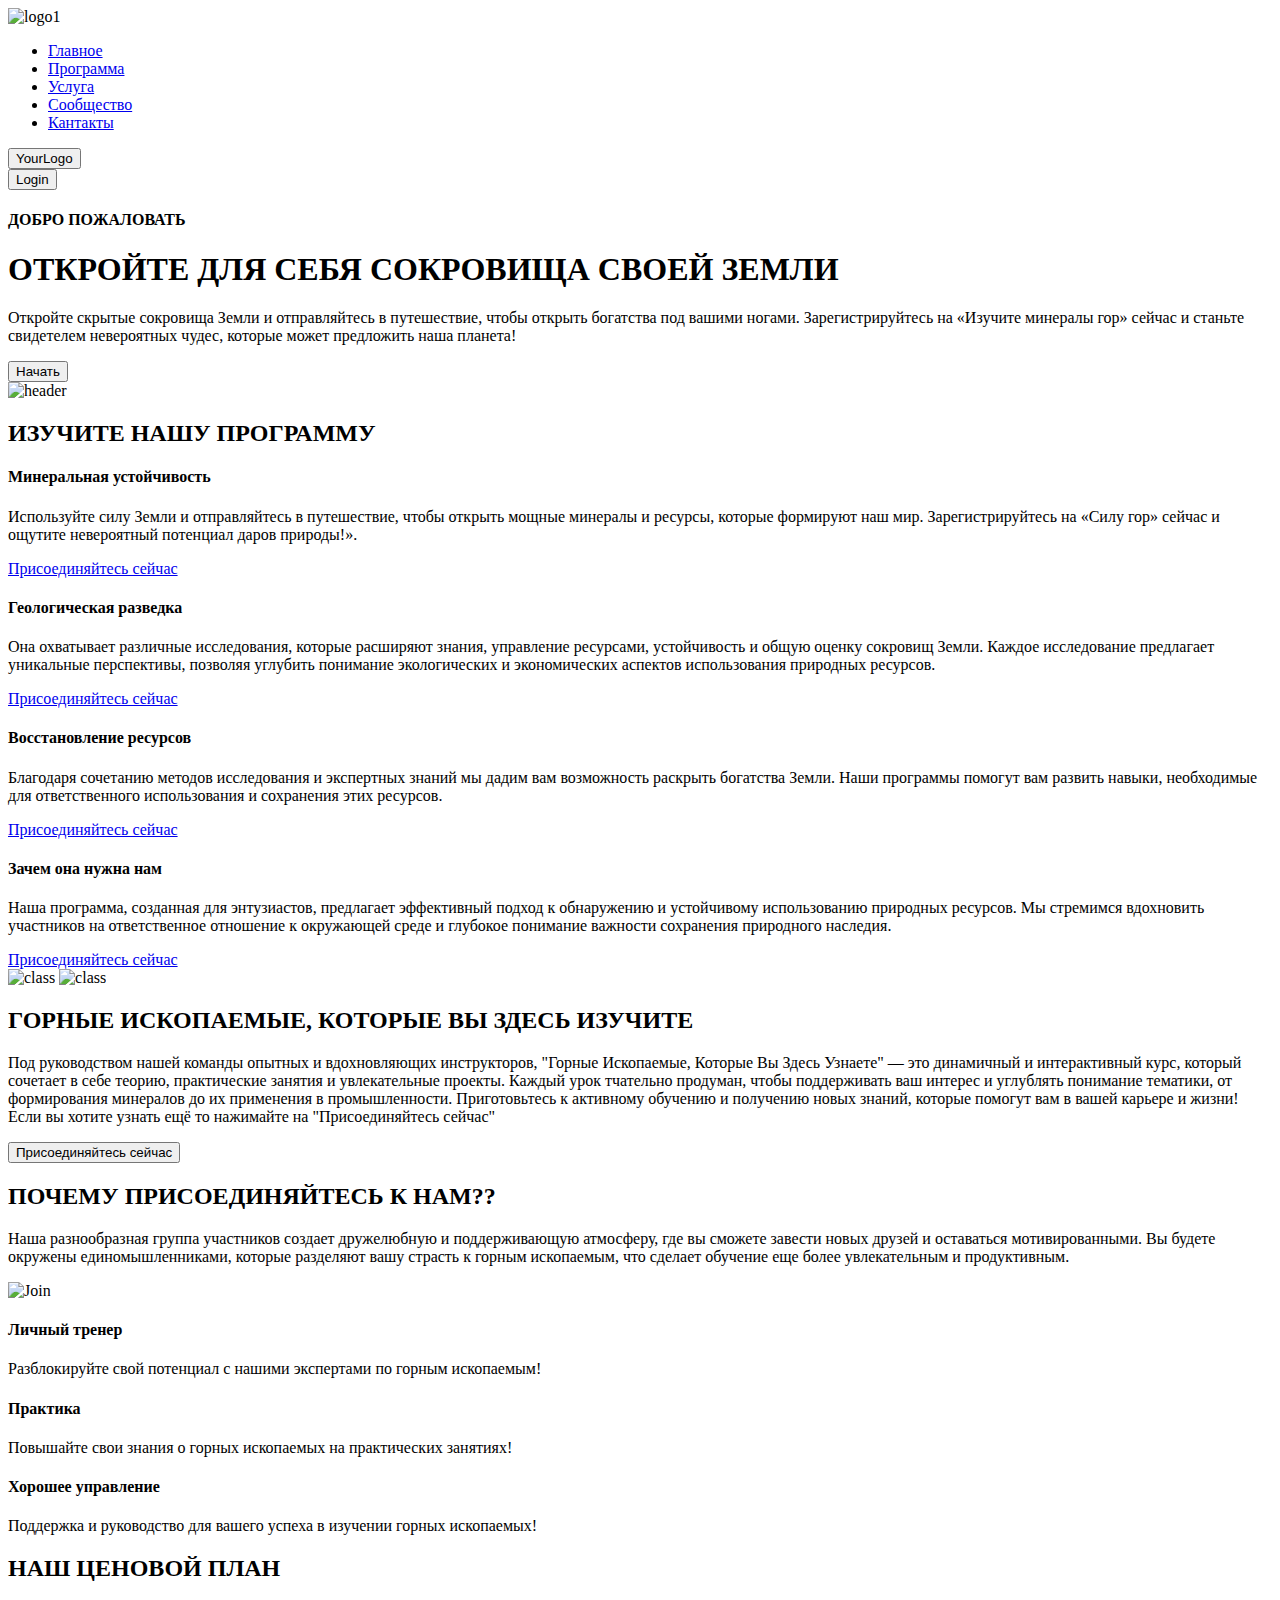
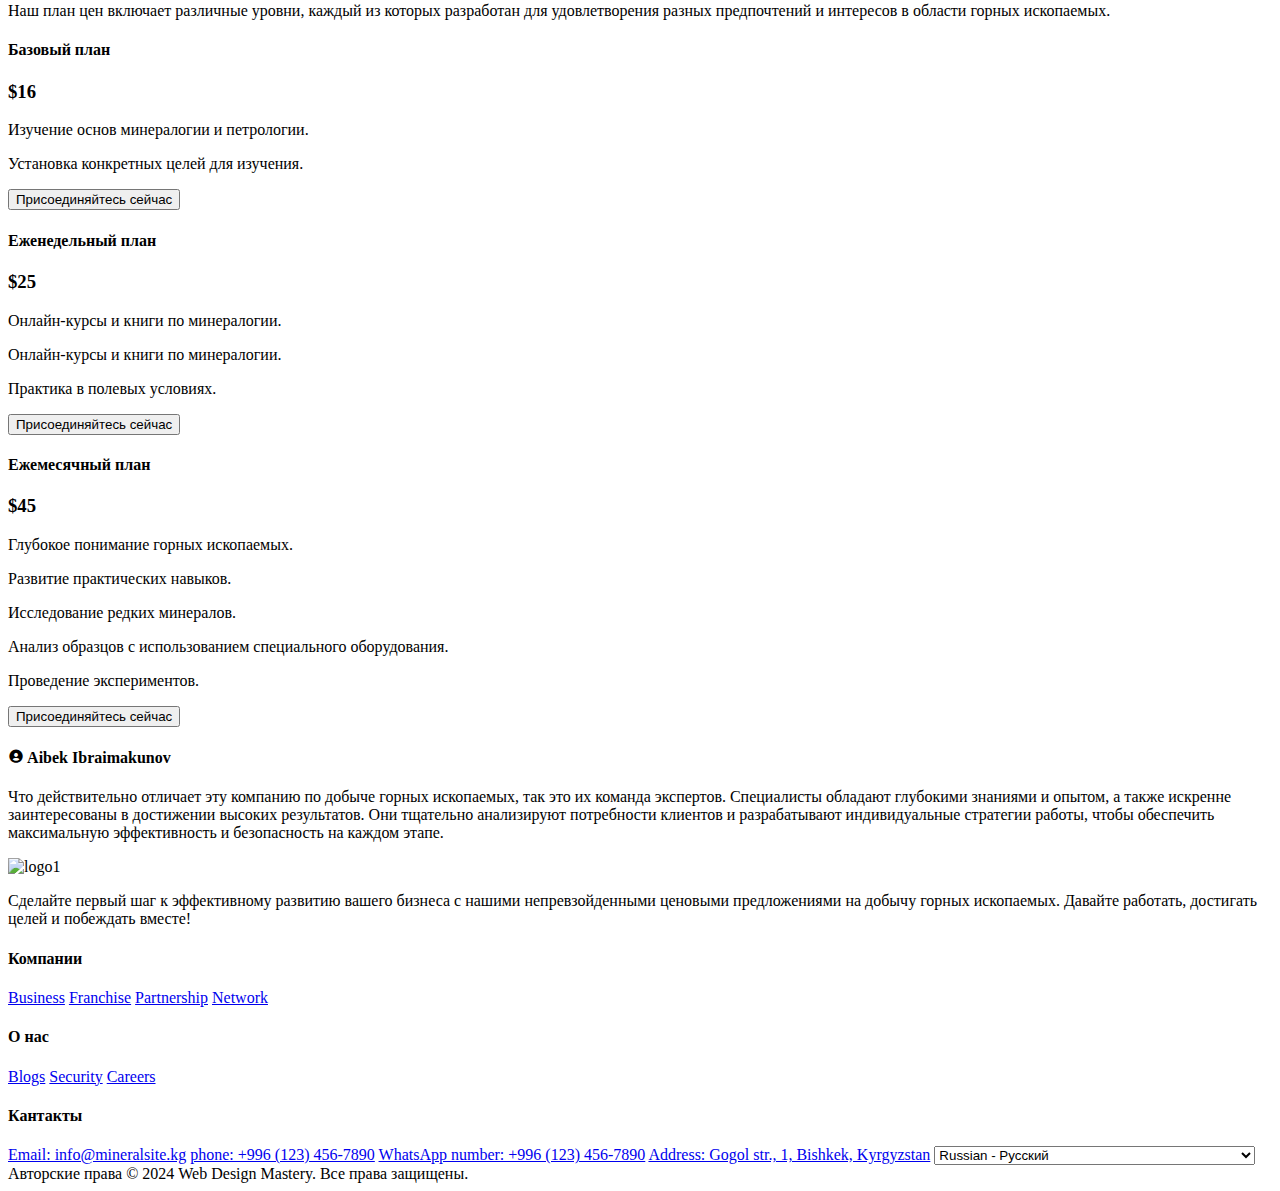
==== commit f279f94e: "Update index.html" ====
--- a/index.html
+++ b/index.html
@@ -16,9 +16,7 @@
   </head>
   <body>
     <nav id="parent-block" class="parent">
-      <div class="nav__logo">
-        <img src="https://www.bgs.ac.uk/wp-content/uploads/2020/03/BGS-logo-large.png" class="logo-initial" alt="British Geological Survey" decoding="async" loading="lazy" style="display: inline;">
-      </div>
+        <div class="footer__logo"><img src="logo1.png" alt="logo1" /></div>     
       <ul class="nav__links">
         <li class="link"><a href="#header">Главное</a></li>
         <li class="link"><a href="#Программа">Программа</a></li>
@@ -26,7 +24,13 @@
         <li class="link"><a href="#Сообщество">Сообщество</a></li>
         <li class="link"><a href="#Кантакты">Кантакты</a></li>
       </ul>
-      <button id="sign" class="btn">Sign</button>
+      <link href="contact.html" rel="stylesheet">
+
+      <header>
+        <button id="contact.html" class="btn">YourLogo</button>
+        <div id="modal" class="modal-main">
+    </header>
+
       <button id="login" class="btn">Login</button>
       <div id="modal" class="modal-main">
     </nav>
@@ -35,8 +39,8 @@
       <div class="header__content">
         <span class="bg__blur"></span>
         <span class="bg__blur header__blur"></span>
-        <h4>ДОБРО ПОЖАЛОВАТЬ</h4>
-        <h1><span>ОТКРОЙТЕ</span> ДЛЯ СЕБЯ СОКРОВИЩА СВОЕЙ ЗЕМЛИ</h1>
+        <div><h4>ДОБРО ПОЖАЛОВАТЬ</h4></div>
+        <div> <h1><span>ОТКРОЙТЕ</span> ДЛЯ СЕБЯ СОКРОВИЩА СВОЕЙ ЗЕМЛИ</h1> </div>
         <p>
           Откройте скрытые сокровища Земли и отправляйтесь в путешествие, чтобы открыть богатства под вашими ногами. Зарегистрируйтесь на «Изучите минералы гор» сейчас и станьте свидетелем невероятных чудес, которые может предложить наша планета!
         </p>
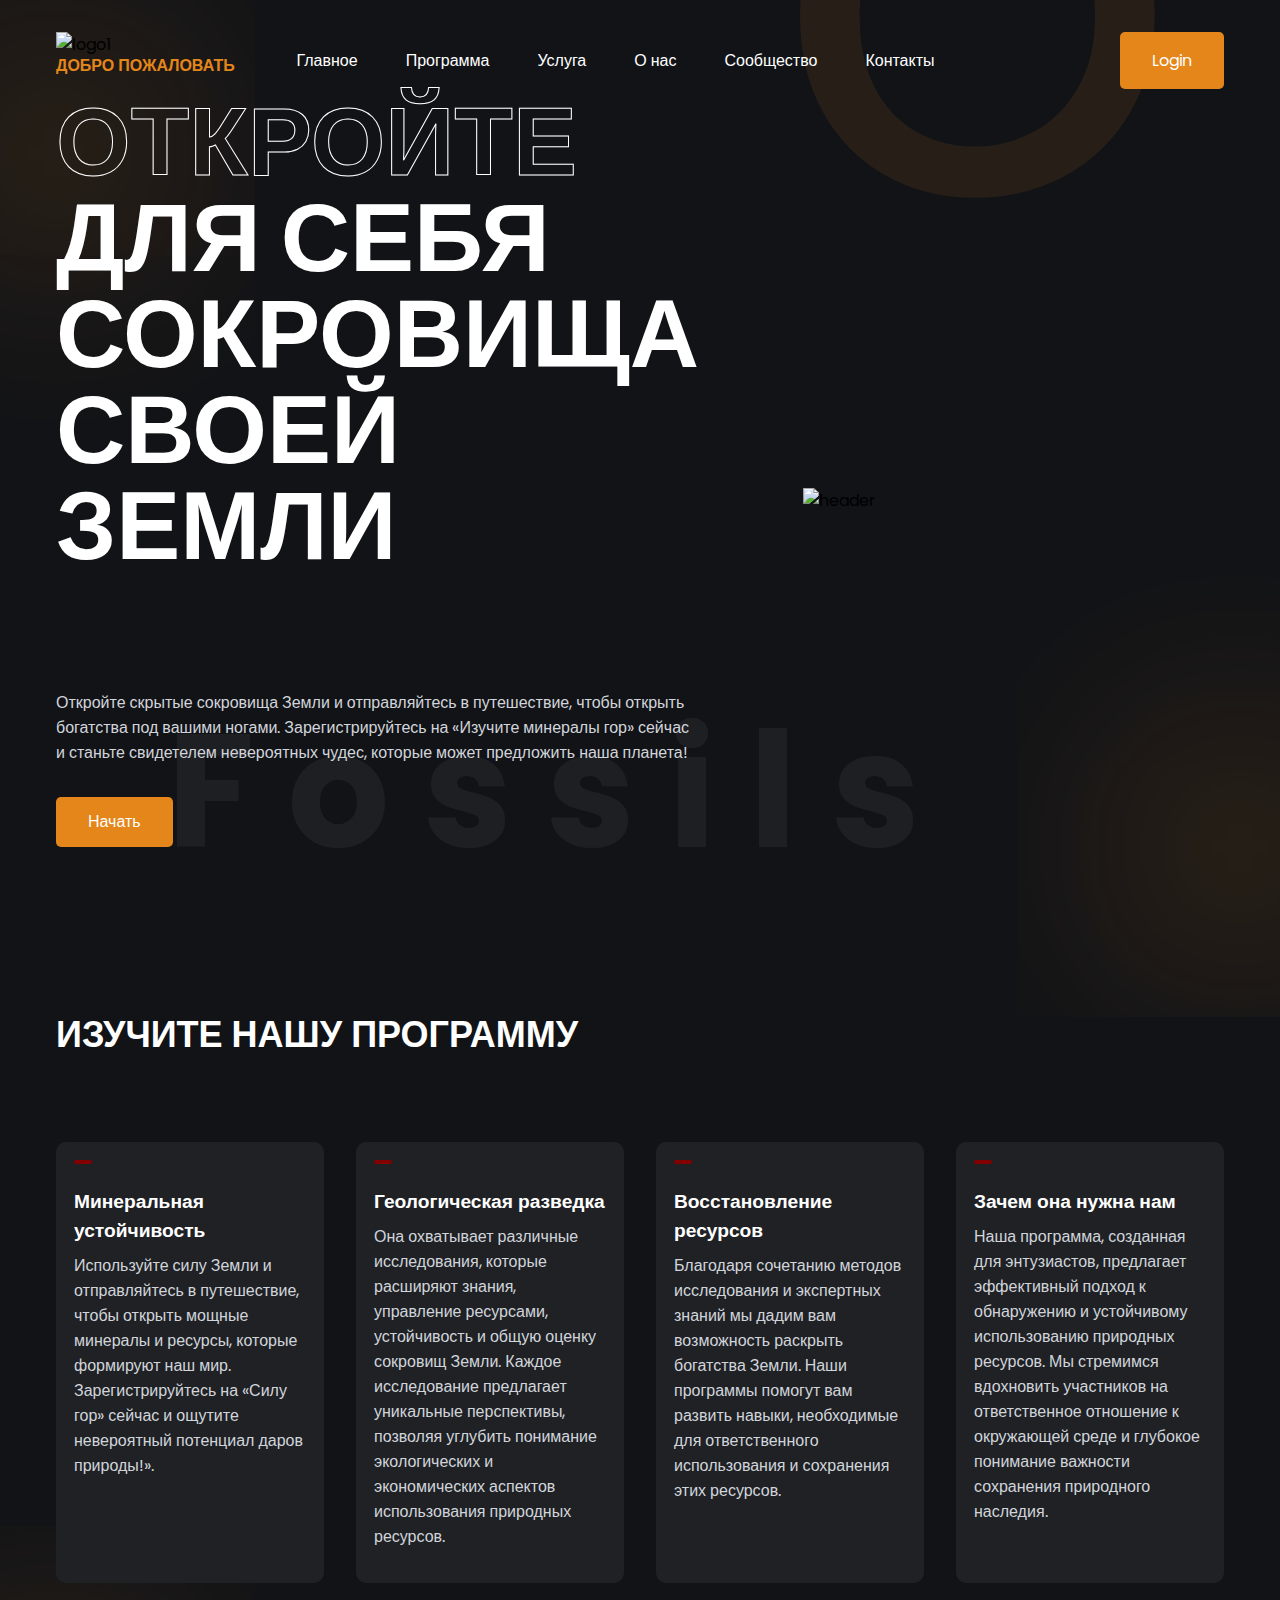
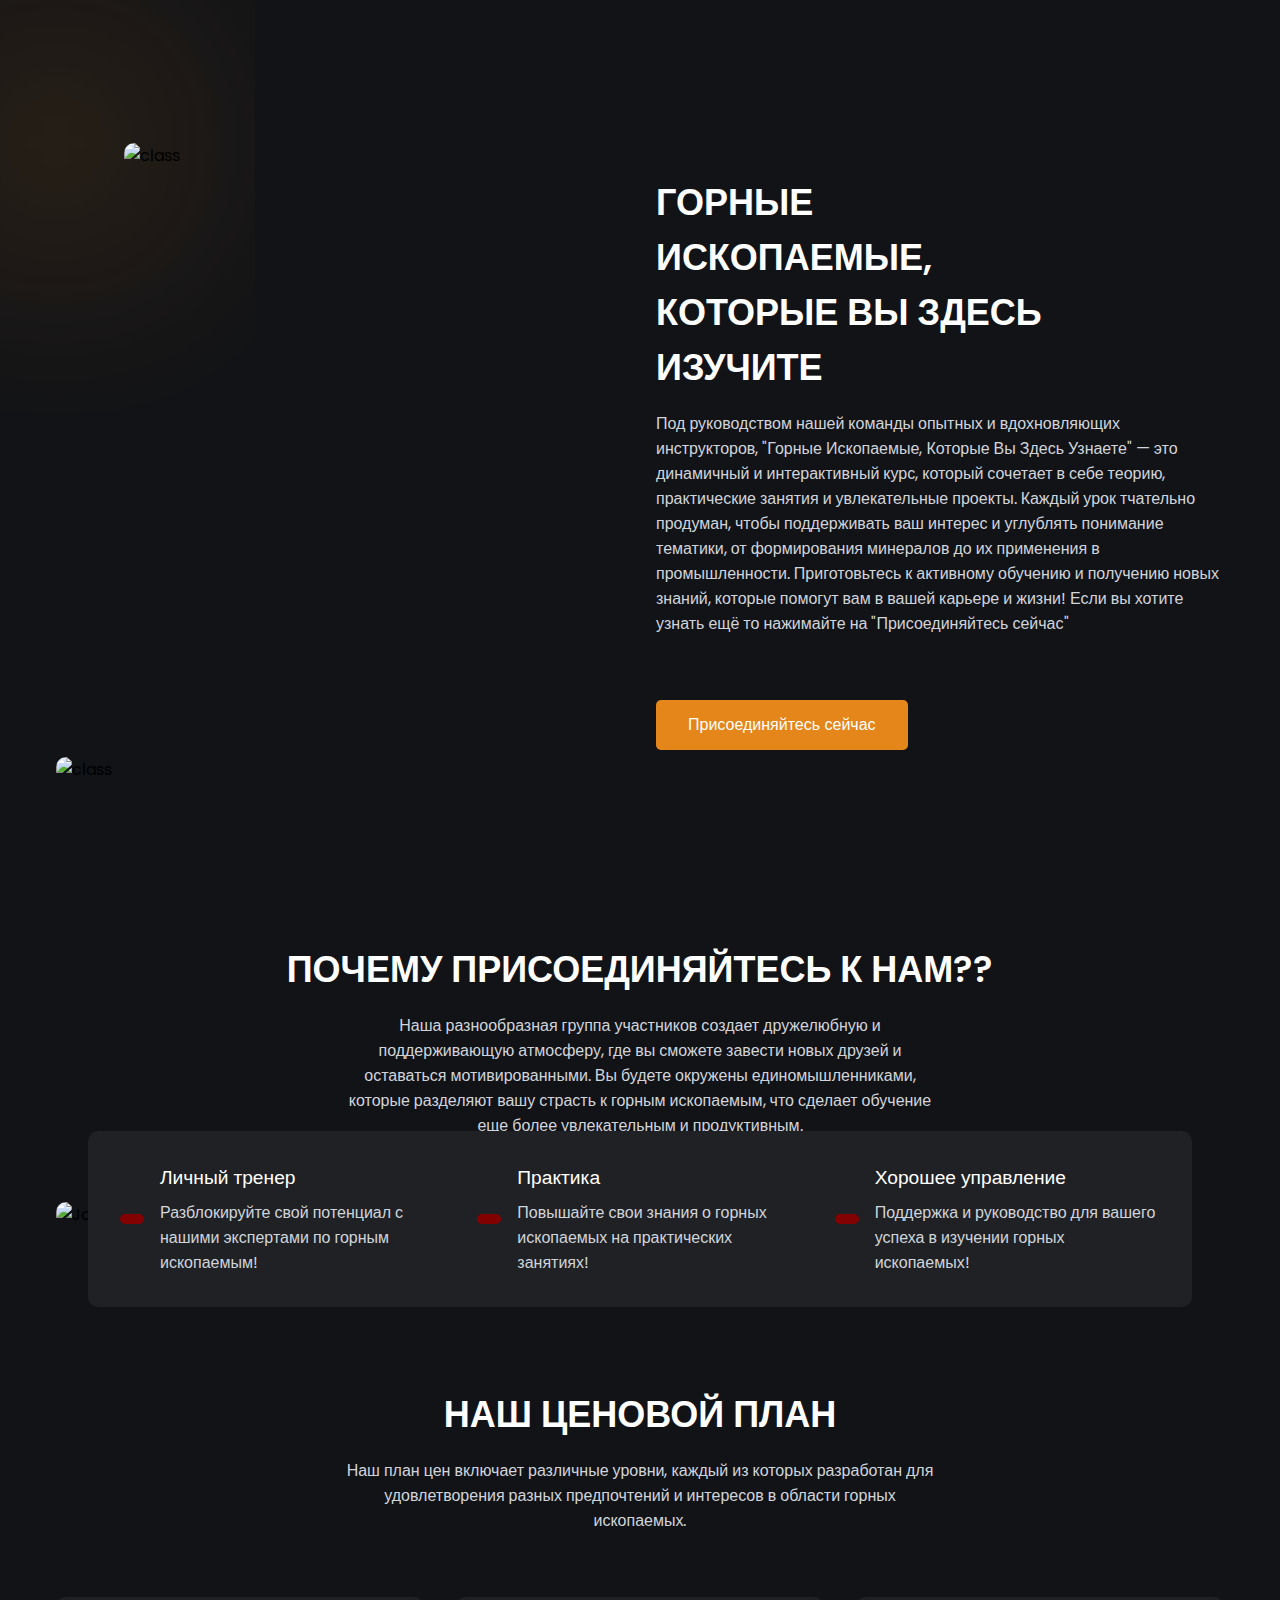
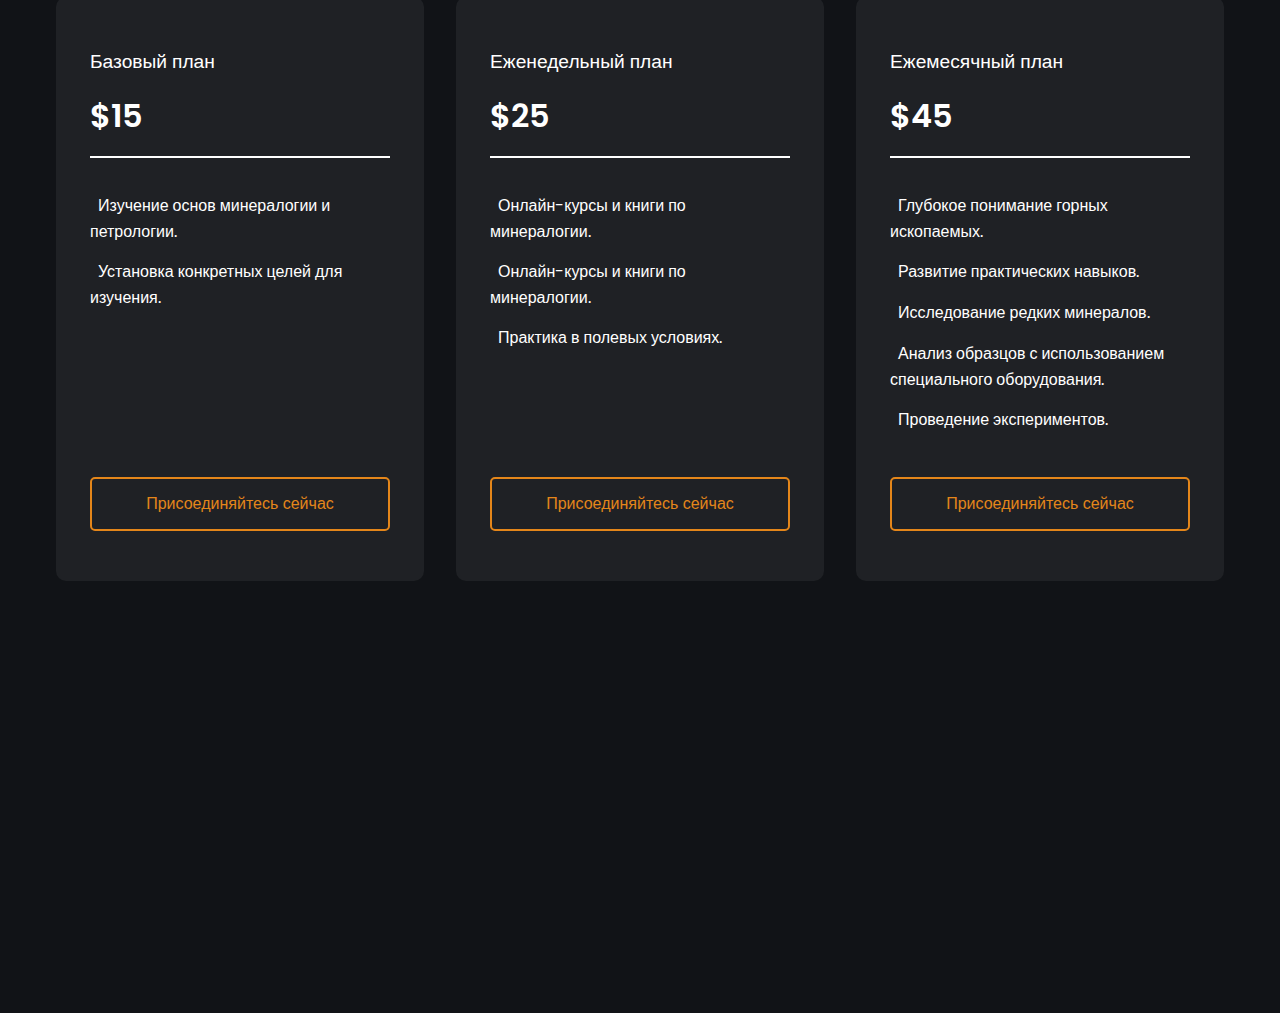
==== commit e68480f6: "Update index.html" ====
--- a/index.html
+++ b/index.html
@@ -4,15 +4,14 @@
     <meta charset="UTF-8" />
     <meta name="viewport" content="width=device-width, initial-scale=1.0" />
     <link href="https://cdn.jsdelivr.net/npm/remixicon@3.4.0/fonts/remixicon.css" rel="stylesheet" />
-    <link rel="stylesheet" href="styles.css" />
+    <link rel="stylesheet" href="style.css" />
     <link rel='stylesheet' href='https://unpkg.com/boxicons@2.1.4/css/boxicons.min.css'>
     <style>
-        /* Добавляем плавную прокрутку */
         html {
           scroll-behavior: smooth;
         }
       </style>
-    <title>Welcome to BGS - British Geological Survey</title>
+    <title>Welcome to - Fossils</title>
   </head>
   <body>
     <nav id="parent-block" class="parent">
@@ -21,17 +20,13 @@
         <li class="link"><a href="#header">Главное</a></li>
         <li class="link"><a href="#Программа">Программа</a></li>
         <li class="link"><a href="#Услуга">Услуга</a></li>
+        <li class="link"><a href="#О нас">О нас</a></li>
         <li class="link"><a href="#Сообщество">Сообщество</a></li>
-        <li class="link"><a href="#Кантакты">Кантакты</a></li>
+        <li class="link"><a href="#Контакты">Контакты</a></li>
       </ul>
       <link href="contact.html" rel="stylesheet">
 
-      <header>
-        <button id="contact.html" class="btn">YourLogo</button>
-        <div id="modal" class="modal-main">
-    </header>
-
-      <button id="login" class="btn">Login</button>
+      <a href="index2.html" class="btn">Login</a>
       <div id="modal" class="modal-main">
     </nav>
     
@@ -52,13 +47,11 @@
             window.open("https://www.youtube.com/watch?v=lNCj9z-f9b4=1", "_blank");
         }
     </script>
-
       <div class="header__image">
         <img src="header.png" alt="header" />
       </div>
     </header>
-
-    <section id="Программа" class="section__container explore__container">
+<section id="Программа" class="section__container explore__container">
         <div class="explore__header">
           <h2 class="section__header">ИЗУЧИТЕ НАШУ ПРОГРАММУ</h2>
         </div>
@@ -69,7 +62,7 @@
             <p>
               Используйте силу Земли и отправляйтесь в путешествие, чтобы открыть мощные минералы и ресурсы, которые формируют наш мир. Зарегистрируйтесь на «Силу гор» сейчас и ощутите невероятный потенциал даров природы!».
             </p>
-            <a href="#">Присоединяйтесь сейчас  <i class="ri-arrow-right-line"></i></a>
+           
           </div>
           <div class="explore__card">
             <span><i class="ri-heart-pulse-fill"></i></span>
@@ -77,7 +70,7 @@
             <p>
               Она охватывает различные исследования, которые расширяют знания, управление ресурсами, устойчивость и общую оценку сокровищ Земли. Каждое исследование предлагает уникальные перспективы, позволяя углубить понимание экологических и экономических аспектов использования природных ресурсов.
             </p>
-            <a href="#">Присоединяйтесь сейчас <i class="ri-arrow-right-line"></i></a>
+            
           </div>
           <div class="explore__card">
             <span><i class="ri-device-recover-line"></i></span>
@@ -85,7 +78,7 @@
             <p>
               Благодаря сочетанию методов исследования и экспертных знаний мы дадим вам возможность раскрыть богатства Земли. Наши программы помогут вам развить навыки, необходимые для ответственного использования и сохранения этих ресурсов.
             </p>
-            <a href="#">Присоединяйтесь сейчас  <i class="ri-arrow-right-line"></i></a>
+            
           </div>
           <div class="explore__card">
             <span><i class="ri-shopping-bag-3-line"></i></span>
@@ -93,12 +86,11 @@
             <p>
               Наша программа, созданная для энтузиастов, предлагает эффективный подход к обнаружению и устойчивому использованию природных ресурсов. Мы стремимся вдохновить участников на ответственное отношение к окружающей среде и глубокое понимание важности сохранения природного наследия.
             </p>
-            <a href="#">Присоединяйтесь сейчас <i class="ri-arrow-right-line"></i></a>
+           
           </div>
         </div>
       </section>
-
-      <section id="Услуга" class="section__container class__container">
+<section id="Услуга" class="section__container class__container">
         <div class="class__image">
           
           <span class="bg__blur"></span>       
@@ -116,7 +108,7 @@
         </div>
       </section>
   
-      <section id="О-нас" class="section__container join__container">
+      <section id="О нас" class="section__container join__container">
         <h2 class="section__header">ПОЧЕМУ ПРИСОЕДИНЯЙТЕСЬ К НАМ??</h2>
         <p class="section__subheader">
           Наша  разнообразная группа участников создает дружелюбную и поддерживающую атмосферу, где вы сможете завести новых друзей и оставаться мотивированными. Вы будете окружены единомышленниками, которые разделяют вашу страсть к горным ископаемым, что сделает обучение еще более увлекательным и продуктивным.
@@ -155,93 +147,158 @@
           Наш план цен включает различные уровни, каждый из которых разработан для удовлетворения разных предпочтений и интересов в области горных ископаемых.
         </p>
         <div class="price__grid">
+          <!-- Базовый план -->
           <div class="price__card">
-            <div class="price__card__content">
-              <h4>Базовый план</h4>
-              <h3>$16</h3>
-              <p>
-                <i class="ri-checkbox-circle-line"></i>
-                Изучение основ минералогии и петрологии.
-              </p>
-              <p>
-                <i class="ri-checkbox-circle-line"></i>
-                Установка конкретных целей для изучения.
-              </p>
-            </div>
-            <button class="btn price__btn">Присоединяйтесь сейчас </button>
-          </div>
+              <div class="price__card__content">
+                  <h4>Базовый план</h4>
+                  <h3>$15</h3>
+                  <p>
+                      <i class="ri-checkbox-circle-line"></i>
+                      Изучение основ минералогии и петрологии.
+                  </p>
+                  <p>
+                      <i class="ri-checkbox-circle-line"></i>
+                      Установка конкретных целей для изучения.
+                  </p>
+              </div>
+              <button class="btn price__btn" onclick="openPopup()">Присоединяйтесь сейчас</button>
+          </div>
+      
+          <!-- Еженедельный план -->
           <div class="price__card">
-            <div class="price__card__content">
-              <h4>Еженедельный план</h4>
-              <h3>$25</h3>
-              <p>
-                <i class="ri-checkbox-circle-line"></i>
-                Онлайн-курсы и книги по минералогии.
-  
-              </p>
-              <p>
-                <i class="ri-checkbox-circle-line"></i>
-                Онлайн-курсы и книги по минералогии.
-  
-              </p>
-              <p>
-                <i class="ri-checkbox-circle-line"></i>
-                Практика в полевых условиях.
-              </p>
-            </div>
-            <button class="btn price__btn">Присоединяйтесь сейчас </button>
-          </div>
+              <div class="price__card__content">
+                  <h4>Еженедельный план</h4>
+                  <h3>$25</h3>
+                  <p>
+                      <i class="ri-checkbox-circle-line"></i>
+                      Онлайн-курсы и книги по минералогии.
+                  </p>
+                  <p>
+                      <i class="ri-checkbox-circle-line"></i>
+                      Онлайн-курсы и книги по минералогии.
+                  </p>
+                  <p>
+                      <i class="ri-checkbox-circle-line"></i>
+                      Практика в полевых условиях.
+                  </p>
+              </div>
+              <button class="btn price__btn" onclick="openPopup()">Присоединяйтесь сейчас</button>
+          </div>
+      
+          <!-- Ежемесячный план -->
           <div class="price__card">
-            <div class="price__card__content">
-              <h4>Ежемесячный план</h4>
-              <h3>$45</h3>
-              <p>
-                <i class="ri-checkbox-circle-line"></i>
-                Глубокое понимание горных ископаемых.
-              </p>
-              <p>
-                <i class="ri-checkbox-circle-line"></i>
-                Развитие практических навыков.
-              </p>
-              <p>
-                <i class="ri-checkbox-circle-line"></i>
-                Исследование редких минералов.
-              </p>
-              <p>
-                <i class="ri-checkbox-circle-line"></i>
-                Анализ образцов с использованием специального оборудования.
-              </p>
-              <p>
-                <i class="ri-checkbox-circle-line"></i>
-                Проведение экспериментов.
-              </p>
-            </div>
-            <button class="btn price__btn">Присоединяйтесь сейчас </button>
-          </div>
-        </div>
-      </section>
-  
-      <section class="review">
-        <div class="section__container review__container">
-          <span><i class="ri-double-quotes-r"></i></span>
-          <div class="review__content">
-            <h4><i class='bx bxs-user-circle' ></i> Aibek Ibraimakunov</h4>
-            <p>
-              Что действительно отличает эту компанию по добыче горных ископаемых, так это их команда экспертов. Специалисты обладают глубокими знаниями и опытом, а также искренне заинтересованы в достижении высоких результатов. Они тщательно анализируют потребности клиентов и разрабатывают индивидуальные стратегии работы, чтобы обеспечить максимальную эффективность и безопасность на каждом этапе.
-            </p>
-            <div class="review__rating">
-              <span><i class="ri-star-fill"></i></span>
-              <span><i class="ri-star-fill"></i></span>
-              <span><i class="ri-star-fill"></i></span>
-              <span><i class="ri-star-fill"></i></span>
-              <span><i class="ri-star-half-fill"></i></span>
-            </div>
-            </div>
-          </div>
-        </div>
-      </section>
-  
-      <footer id="Кантакты"class="section__container footer__container">
+              <div class="price__card__content">
+                  <h4>Ежемесячный план</h4>
+                  <h3>$45</h3>
+                  <p>
+                      <i class="ri-checkbox-circle-line"></i>
+                      Глубокое понимание горных ископаемых.
+                  </p>
+                  <p>
+                      <i class="ri-checkbox-circle-line"></i>
+                      Развитие практических навыков.
+                  </p>
+                  <p>
+                      <i class="ri-checkbox-circle-line"></i>
+                      Исследование редких минералов.
+                  </p>
+                  <p>
+                      <i class="ri-checkbox-circle-line"></i>
+                      Анализ образцов с использованием специального оборудования.
+                  </p>
+                  <p>
+                      <i class="ri-checkbox-circle-line"></i>
+                      Проведение экспериментов.
+                  </p>
+              </div>
+              <button class="btn price__btn" onclick="openPopup()">Присоединяйтесь сейчас</button>
+          </div>
+      </div>
+      
+      <!-- Всплывающее окно с формой -->
+      <div id="popup" style="display:none; position:fixed; top:0; left:0; width:100%; height:100%; background: rgba(0, 0, 0, 0.5); display:flex; justify-content: center; align-items: center; z-index:1000;">
+          <div style="background: #fff; padding: 20px; border-radius: 10px; width: 400px; text-align: center;">
+              <h3>Спасибо за выбор!</h3>
+              <p>Заполните форму для завершения регистрации:</p>
+      
+              <form id="registrationForm" onsubmit="submitForm(event)">
+                  <!-- Поле для Email -->
+                  <div style="margin-bottom: 15px;">
+                      <label for="email" style="display:block; text-align:left;">Электронная почта</label>
+                      <input type="email" id="email" name="email" required placeholder="Введите ваш email" style="width: 100%; padding: 8px; margin-top: 5px; border-radius: 5px; border: 1px solid #ccc;">
+                  </div>
+      
+                  <!-- Поле для Номера телефона -->
+                  <div style="margin-bottom: 15px;">
+                      <label for="phone" style="display:block; text-align:left;">Номер телефона</label>
+                      <input type="tel" id="phone" name="phone" required placeholder="Введите ваш номер телефона" style="width: 100%; padding: 8px; margin-top: 5px; border-radius: 5px; border: 1px solid #ccc;">
+                  </div>
+      
+                  <!-- Кнопка отправки формы -->
+                  <button type="submit" style="background-color: #007bff; color: white; padding: 10px 20px; border-radius: 5px; width: 100%;">Отправить</button>
+              </form>
+      
+              <br>
+              <button onclick="closePopup()" style="background: none; border: none; color: #007bff; cursor: pointer; text-decoration: underline;">Закрыть</button>
+          </div>
+      </div>
+      
+      <!-- Благодарственное сообщение -->
+<div id="thankYouMessage" style="display:none; position:fixed; top:0; left:0; width:100%; height:100%; background: rgba(0, 0, 0, 0.5); display:flex; justify-content: center; align-items: center; z-index:1000;">
+          <div style="background: #fff; padding: 20px; border-radius: 10px; width: 400px; text-align: center;">
+              <h3>Спасибо за покупку!</h3>
+              <p>Мы отправим вам информацию на ваш email.</p>
+              <button onclick="closeThankYouMessage()" style="background: none; border: none; color: #007bff; cursor: pointer; text-decoration: underline;">Закрыть</button>
+          </div>
+      </div>
+      
+      <script>
+          // Функция для открытия всплывающего окна
+          function openPopup() {
+              document.getElementById('popup').style.display = 'flex';
+          }
+      
+          // Функция для закрытия всплывающего окна
+          function closePopup() {
+              document.getElementById('popup').style.display = 'none';
+          }
+      
+          // Функция для закрытия благодарственного сообщения
+          function closeThankYouMessage() {
+              document.getElementById('thankYouMessage').style.display = 'none';
+          }
+      
+          // Функция для отправки формы
+          function submitForm(event) {
+              event.preventDefault(); // Отменяем стандартное поведение формы (перезагрузку страницы)
+      
+              // Проверка, что оба поля заполнены
+              var email = document.getElementById('email').value;
+              var phone = document.getElementById('phone').value;
+      
+              if (email && phone) {
+                  // Закрываем всплывающее окно
+                  closePopup();
+      
+                  // Показываем сообщение "Спасибо за покупку"
+                  document.getElementById('thankYouMessage').style.display = 'flex';
+              } else {
+                  // Если не все поля заполнены, показываем ошибку
+                  alert("Пожалуйста, заполните все поля!");
+              }
+          }
+      
+          // Убедимся, что всплывающее окно скрыто при загрузке страницы
+          window.onload = function() {
+              document.getElementById('popup').style.display = 'none';
+              document.getElementById('thankYouMessage').style.display = 'none';
+          }
+      </script>
+    <div class="conteiner" style="margin-top: 45px;">
+      <iframe width="100%" height="300" src="https://www.youtube.com/embed/JT-Kh5iknkE?si=5rCBDaoyB-Y6DsiX" title="YouTube video player" frameborder="0" allow="accelerometer; autoplay; clipboard-write; encrypted-media;
+    
+      
+      <footer id="Контакты"class="section__container footer__container">
         <span class="bg__blur"></span>
         <span class="bg__blur footer__blur"></span>
         <div class="footer__col">
@@ -269,7 +326,7 @@
           <a href="https://careers">Careers</a>
         </div>
         <div class="footer__col">
-          <h4>Кантакты</h4>
+          <h4>Контакты</h4>
           <a href="/Email: info@mineralsite.kg">Email: info@mineralsite.kg</a>
           <a href="/phone: +996 (123) 456-7890">phone: +996 (123) 456-7890</a>
           <a href="https://www.whatsapp.com/">WhatsApp number: +996 (123) 456-7890</a>
@@ -345,6 +402,5 @@
       <div class="footer__bar">
         Авторские права © 2024 Web Design Mastery. Все права защищены.
       </div>
-      <script src="script.js"></script>
     </body>
   </html>
--- a/style.css
+++ b/style.css
@@ -0,0 +1,656 @@
+@import url("https://fonts.googleapis.com/css2?family=Poppins:wght@400;500;600;700&display=swap");
+
+:root {
+  --primary-color: #111317;
+  --primary-color-light: #1f2125;
+  --primary-color-extra-light: #35373b;
+  --secondary-color: #e4861a;
+  --secondary-color-dark: #830000;
+  --text-light: #d1d5db;
+  --white: #ffffff;
+  --max-width: 1200px;
+}
+
+
+* {
+  padding: 0;
+  margin: 0;
+  box-sizing: border-box;
+}
+.modal-main{
+  display: none;
+}
+.parent{
+ position: relative;
+
+}
+
+.section__container {
+  max-width: var(--max-width);
+  margin: auto;
+  padding: 5rem 1rem;
+}
+
+.section__header {
+  margin-bottom: 1rem;
+  font-size: 2.25rem;
+  font-weight: 600;
+  text-align: center;
+  color: var(--white);
+}
+
+.section__subheader {
+  max-width: 600px;
+  margin: auto;
+  text-align: center;
+  color: var(--text-light);
+}
+
+.btn {
+  padding: 1rem 2rem;
+  outline: none;
+  border: none;
+  font-size: 1rem;
+  color: var(--white);
+  background-color: var(--secondary-color);
+  border-radius: 5px;
+  cursor: pointer;
+  transition: 0.3s;
+}
+
+.btn:hover {
+  background-color: var(--secondary-color-dark);
+}
+
+img {
+  width: 100%;
+  display: flex;
+}
+
+a {
+  text-decoration: none;
+}
+
+.bg__blur {
+  position: absolute;
+  box-shadow: 0 0 1000px 50px var(--secondary-color);
+  z-index: -1;
+}
+
+body {
+  font-family: "Poppins", sans-serif;
+  background-color: var(--primary-color);
+}
+
+nav {
+  max-width: var(--max-width);
+  margin: auto;
+  padding: 2rem 1rem;
+  display: flex;
+  align-items: center;
+  justify-content: space-between;
+  gap: 2rem;
+}
+
+.nav__logo {
+  max-width: 150px;
+}
+
+.nav__links {
+  list-style: none;
+  display: flex;
+  align-items: center;
+  gap: 3rem;
+}
+
+.link a {
+  position: relative;
+  padding-bottom: 0.75rem;
+  color: var(--white);
+}
+
+.link a::after {
+  content: "";
+  position: absolute;
+  height: 2px;
+  width: 0;
+  left: 0;
+  bottom: 0;
+  background-color: var(--secondary-color);
+  transition: 0.3s;
+}
+
+.link a:hover::after {
+  width: 50%;
+}
+
+.header__container {
+  position: relative;
+  padding-top: 2rem;
+  display: grid;
+  grid-template-columns: repeat(2, 1fr);
+  align-items: center;
+  gap: 2rem;
+}
+
+.header__container::before {
+  content: "F o s s i l s";
+  position: absolute;
+  bottom: 5rem;
+  right: 20rem;
+  font-size: 10rem;
+  font-weight: 700;
+  line-height: 7rem;
+  color: var(--white);
+  opacity: 0.05;
+  z-index: -1;
+}
+
+.header__blur {
+  bottom: 5rem;
+  right: 0;
+}
+
+.header__content > div > h4 {
+  margin-bottom: 1rem;
+  font-size: 1rem;
+  font-weight: 600;
+  color: var(--secondary-color);
+  position: relative;
+  top: -100px;
+}
+
+.header__content > div > h1  {
+  margin-bottom: 1rem;
+  font-size: 6rem;
+  font-weight: 700;
+  line-height: 6rem;
+  color: var(--white);
+  position: relative;
+  top: -100px;
+}
+
+.header__content h1 span {
+  -webkit-text-fill-color: transparent;
+  -webkit-text-stroke: 1px var(--white);
+}
+
+.header__content p {
+  margin-bottom: 2rem;
+  color: var(--text-light);
+}
+
+.header__image {
+  position: relative;
+}
+
+.header__image::before {
+  content: "o";
+  position: absolute;
+  top: -1000px;
+  left: 50%;
+  transform: translateX(-50%);
+  font-size: 40rem;
+  font-weight: 400;
+  line-height: 60rem;
+  color: var(--secondary-color);
+  opacity: 0.1;
+  z-index: -1;
+}
+
+.header__image img {
+  max-width: 350px;
+  margin: auto;
+}
+
+.explore__header {
+  display: flex;
+  align-items: center;
+  justify-content: space-between;
+  gap: 2rem;
+}
+
+.explore__nav {
+  display: flex;
+  align-items: center;
+  gap: 2rem;
+}
+
+.explore__nav span {
+  padding: 0 6px;
+  font-size: 1.5rem;
+  color: var(--white);
+  border: 2px solid var(--white);
+  border-radius: 100%;
+  cursor: pointer;
+  transition: 0.3s;
+}
+
+.explore__nav span:hover {
+  color: var(--secondary-color);
+  border-color: var(--secondary-color);
+}
+
+.explore__grid {
+  margin-top: 4rem;
+  display: grid;
+  grid-template-columns: repeat(4, 1fr);
+  gap: 2rem;
+}
+
+.explore__card {
+  padding: 1rem;
+  background-color: var(--primary-color-light);
+  border: 2px solid transparent;
+  border-radius: 10px;
+  transition: 0.3s;
+}
+
+.explore__card:hover {
+  background-color: var(--primary-color-extra-light);
+  border-color: var(--secondary-color);
+}
+
+.explore__card span {
+  display: inline-block;
+  padding: 2px 9px;
+  margin-bottom: 1rem;
+  font-size: 1.75rem;
+  color: var(--white);
+  background-color: var(--secondary-color-dark);
+  border-radius: 5px;
+}
+
+.explore__card h4 {
+  margin-bottom: 0.5rem;
+  font-size: 1.2rem;
+  font-weight: 600;
+  color: var(--white);
+}
+
+.explore__card p {
+  margin-bottom: 1rem;
+  color: var(--text-light);
+}
+
+.explore__card a {
+  color: var(--white);
+  transition: 0.3s;
+}
+
+.explore__card a:hover {
+  color: var(--secondary-color);
+}
+
+.class__container {
+  display: grid;
+  grid-template-columns: repeat(2, 1fr);
+  gap: 2rem;
+}
+
+.class__image {
+  position: relative;
+}
+
+.class__image .class__img-1 {
+  position: absolute;
+  right: 0;
+  top: 0;
+  max-width: 500px;
+  border-radius: 10px;
+}
+
+.class__image .class__img-2 {
+  position: absolute;
+  left: 0;
+  bottom: 0;
+  max-width: 300px;
+  border-radius: 10px;
+}
+
+.class__content {
+  padding: 2rem 0;
+}
+
+.class__content .section__header {
+  text-align: left;
+  max-width: 400px;
+}
+
+.class__content p {
+  margin-bottom: 4rem;
+  color: var(--text-light);
+}
+
+.join__image {
+  margin-top: 4rem;
+  position: relative;
+}
+
+.join__image img {
+  border-radius: 10px;
+}
+
+.join__grid {
+  position: absolute;
+  bottom: -5rem;
+  width: calc(100% - 4rem);
+  padding: 2rem;
+  margin: 0 2rem;
+  display: flex;
+  flex-wrap: wrap;
+  gap: 2rem;
+  background-color: var(--primary-color-light);
+  border-radius: 10px;
+}
+
+.join__card {
+  flex: 1 1 250px;
+  display: flex;
+  align-items: center;
+  gap: 1rem;
+}
+
+.join__card span {
+  padding: 5px 12px;
+  font-size: 1.75rem;
+  color: var(--white);
+  background-color: var(--secondary-color-dark);
+  border-radius: 5px;
+}
+
+.join__card h4 {
+  margin-bottom: 0.5rem;
+  font-size: 1.2rem;
+  font-weight: 500;
+  color: var(--white);
+}
+
+.join__card p {
+  color: var(--text-light);
+}
+
+.price__grid {
+  margin-top: 4rem;
+  display: grid;
+  grid-template-columns: repeat(3, 1fr);
+  gap: 2rem;
+}
+
+.price__card {
+  padding: 3rem 2rem;
+  display: flex;
+  flex-direction: column;
+  background-color: var(--primary-color-light);
+  border: 2px solid transparent;
+  border-radius: 10px;
+  transition: 0.3s;
+}
+
+.price__card:hover {
+  background-color: var(--primary-color-extra-light);
+  border-color: var(--secondary-color);
+}
+
+.price__card__content {
+  flex: 1;
+  margin-bottom: 2rem;
+}
+
+.price__card h4 {
+  margin-bottom: 1rem;
+  font-size: 1.2rem;
+  font-weight: 500;
+  color: var(--white);
+}
+
+.price__card h3 {
+  padding-bottom: 1rem;
+  margin-bottom: 2rem;
+  font-size: 2rem;
+  font-weight: 600;
+  color: var(--white);
+  border-bottom: 2px solid var(--white);
+}
+
+.price__card p {
+  margin-bottom: 0.75rem;
+  color: var(--white);
+}
+
+.price__card p i {
+  margin-right: 0.5rem;
+  font-size: 1.2rem;
+  color: var(--secondary-color);
+}
+
+.price__btn {
+  color: var(--secondary-color);
+  background-color: transparent;
+  border: 2px solid var(--secondary-color);
+}
+
+.price__btn:hover {
+  color: var(--white);
+  background-color: var(--secondary-color);
+}
+
+.review {
+  background-color: var(--primary-color-light);
+}
+
+.review__container {
+  display: flex;
+  gap: 2rem;
+}
+
+.review__container > span {
+  font-size: 6rem;
+  color: var(--secondary-color);
+  opacity: 0.5;
+}
+
+.review__content {
+  flex: 1;
+}
+
+.review__content h4 {
+  margin-bottom: 1rem;
+  font-size: 1.3rem;
+  font-weight: 600;
+  color: var(--white);
+}
+
+.review__content p {
+  max-width: 800px;
+  margin-bottom: 2rem;
+  color: var(--text-light);
+}
+
+.review__rating span {
+  font-size: 1.5rem;
+  color: var(--secondary-color);
+}
+
+.review__footer {
+  margin-top: 4rem;
+  display: flex;
+  align-items: center;
+  justify-content: space-between;
+  gap: 2rem;
+}
+
+.review__member {
+  display: flex;
+  align-items: flex-start;
+  gap: 1rem;
+}
+
+.review__member img {
+  max-width: 60px;
+  border-radius: 100%;
+}
+
+.review__member__details h4 {
+  margin-bottom: 0;
+}
+
+.review__nav {
+  display: flex;
+  align-items: center;
+  gap: 2rem;
+}
+
+.review__nav span {
+  font-size: 2rem;
+  color: var(--secondary-color);
+  cursor: pointer;
+}
+
+.footer__container {
+  position: relative;
+  display: grid;
+  grid-template-columns: 400px repeat(3, 1fr);
+  gap: 2rem;
+}
+
+.footer__blur {
+  bottom: 0;
+  right: 0;
+}
+
+.footer__logo {
+  max-width: 150px;
+  margin-bottom: 2rem;
+}
+
+.footer__col p {
+  margin-bottom: 2rem;
+  color: var(--text-light);
+}
+
+.footer__socials {
+  display: flex;
+  align-items: center;
+  gap: 1rem;
+}
+
+.footer__socials a {
+  padding: 5px 10px;
+  font-size: 1.25rem;
+  color: var(--secondary-color);
+  border: 1px solid var(--secondary-color);
+  border-radius: 100%;
+  transition: 0.3s;
+}
+
+.footer__socials a:hover {
+  color: var(--white);
+  background-color: var(--secondary-color);
+}
+
+.footer__col h4 {
+  margin-bottom: 2rem;
+  font-size: 1.2rem;
+  font-weight: 500;
+  color: var(--white);
+}
+
+.footer__col > a {
+  display: block;
+  margin-bottom: 1rem;
+  color: var(--text-light);
+  transition: 0.3s;
+}
+
+.footer__col > a:hover {
+  color: var(--secondary-color);
+}
+
+.footer__bar {
+  max-width: var(--max-width);
+  margin: auto;
+  padding: 1rem;
+  font-size: 0.8rem;
+  color: var(--white);
+}
+
+@media (width < 900px) {
+  .nav__links {
+    display: none;
+  }
+
+  .header__container {
+    grid-template-columns: repeat(1, 1fr);
+  }
+
+  .header__image {
+    grid-area: 1/1/2/2;
+  }
+
+  .explore__grid {
+    grid-template-columns: repeat(2, 1fr);
+    gap: 1rem;
+  }
+
+  .class__container {
+    grid-template-columns: repeat(1, 1fr);
+  }
+
+  .class__image {
+    min-height: 500px;
+  }
+
+  .price__grid {
+    grid-template-columns: repeat(2, 1fr);
+  }
+
+  .review__container {
+    gap: 2rem;
+  }
+
+  .footer__container {
+    grid-template-columns: 1fr 200px;
+  }
+}
+
+@media (width < 600px) {
+  .explore__header {
+    flex-direction: column;
+  }
+
+  .explore__grid {
+    grid-template-columns: repeat(1, 1fr);
+  }
+
+  .join__container {
+    margin-bottom: 15rem;
+  }
+
+  .join__grid {
+    width: 100%;
+    margin: 0;
+    bottom: -20rem;
+  }
+
+  .price__grid {
+    grid-template-columns: repeat(1, 1fr);
+  }
+
+  .review__container {
+    flex-direction: column;
+    gap: 0;
+  }
+
+  .review__footer {
+    flex-direction: column;
+  }
+
+  .footer__container {
+    grid-template-columns: 1fr 150px;
+  }
+
+  .footer__bar {
+    text-align: center;
+  }
+}
